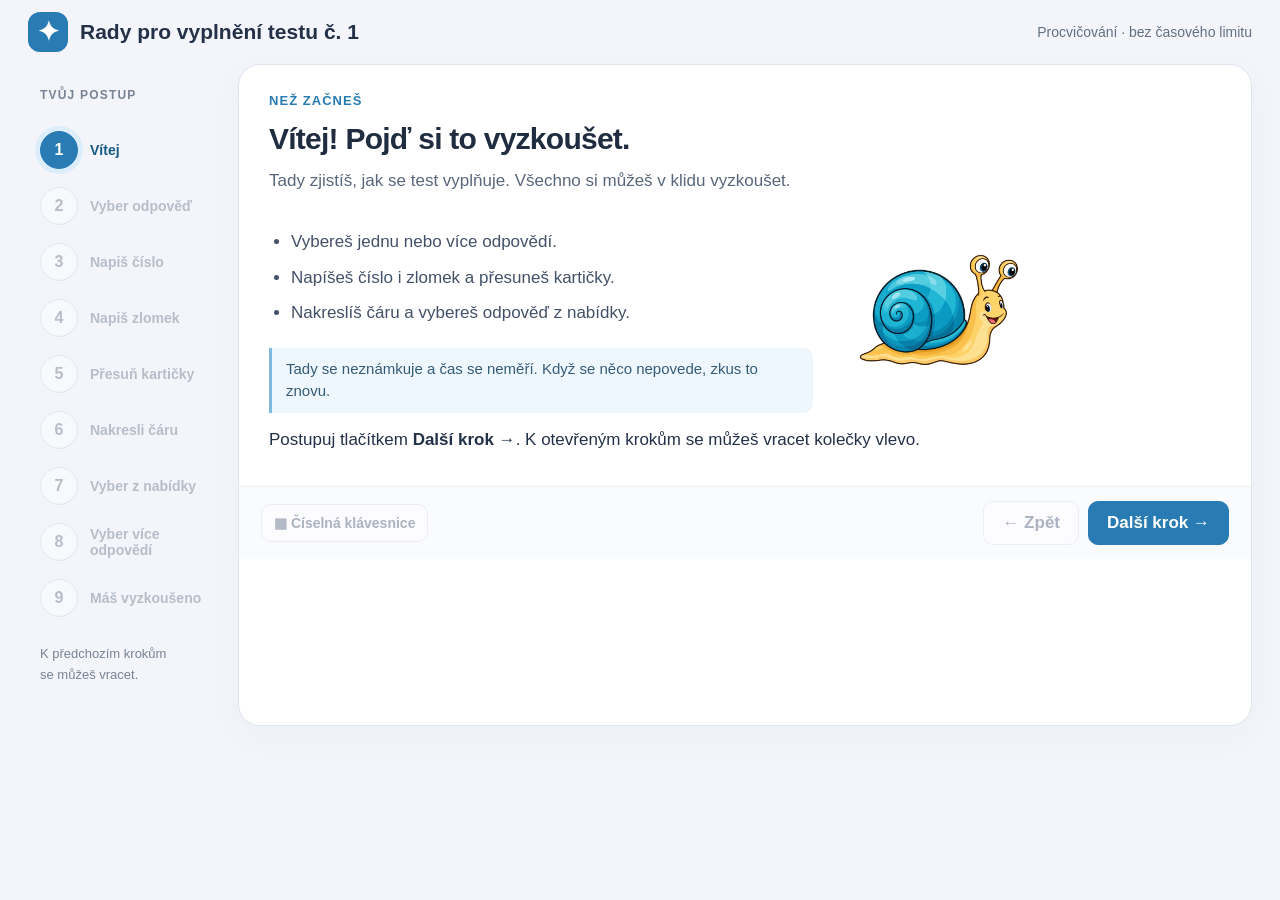
==== rady/index.html @ adb1b55e "Verze 11: aktualizace odkazů na společné styly" ====
<!doctype html>
<html lang="cs"><head><meta charset="utf-8"><meta name="viewport" content="width=device-width,initial-scale=1"><title>Rady pro vyplnění testu číslo 1</title><meta name="description" content="Vyzkoušej si ovládání matematického testu krok za krokem."><link rel="stylesheet" href="rady.css?v=11"><link rel="stylesheet" href="../v4.css?v=11"><link rel="stylesheet" href="../v5.css?v=11"><link rel="stylesheet" href="../v6.css?v=11"><link rel="stylesheet" href="../v7.css?v=11"><link rel="stylesheet" href="../training-test2.css?v=11"><link rel="stylesheet" href="../training-v2.css?v=11"><link rel="stylesheet" href="../portfolio.css?v=11"><link rel="stylesheet" href="../v8.css?v=11"></head><body class="tutorial">
<header class="masthead"><a class="brand" href="index.html" aria-label="Rady od začátku"><span class="brand-mark" aria-hidden="true">✦</span> Rady pro vyplnění testu č. 1</a><span class="practice">Procvičování · bez časového limitu</span></header>
<div class="layout"><aside aria-label="Kroky návodu"><span class="rail-title">TVŮJ POSTUP</span><ol id="steps"></ol><p class="rail-note">K předchozím krokům se můžeš vracet.</p></aside><div class="workspace"><main id="content" tabindex="-1"></main><footer><div class="tools"><button id="pad-toggle" class="tool" aria-pressed="false" aria-controls="keypad" title="Otevřít číselnou klávesnici">▦ <span>Číselná klávesnice</span></button></div><div class="navigation"><button id="back" class="secondary">← Zpět</button><button id="next" class="primary">Další krok →</button></div></footer></div></div>
<div id="announcement" class="sr-only" role="status" aria-live="polite"></div>

<section id="keypad" class="floating keypad" aria-label="Číselná klávesnice" hidden><div class="floating-head"><button class="drag-handle" id="pad-handle" aria-label="Přesunout klávesnici, lze také šipkami na klávesnici">✥ Číselná klávesnice</button><button id="pad-close" aria-label="Zavřít klávesnici">×</button></div><p id="pad-target">Vyber odpovědní pole.</p><div id="keys"></div><p class="pad-help"><span class="fraction-icon" aria-hidden="true"><span></span><i></i><span></span></span> Stejné tlačítko přepíná mezi zlomkem a běžným číslem. „Vymazat vše“ smaže celou odpověď.</p></section>
<script src="../scoring.js?v=11"></script><script src="../interactions.js?v=11"></script><script src="rady.js?v=11"></script><script src="../numeric-input.js?v=11"></script><script src="../keypad.js?v=11"></script><script src="../typography.js?v=11"></script><script src="scroll-cue.js?v=11"></script></body></html>
---- rady/rady.css ----
:root{font-family:Arial,sans-serif;color:#233148;background:#f3f5fa;font-size:17px;--blue:#287bb3;--blue-dark:#185a86;--orange:#dd7b20;--unit:clamp(24px,3.1vw,42px)}*{box-sizing:border-box}body{margin:0;padding:0 28px 24px}button,input{font:inherit}button{cursor:pointer}button:disabled{cursor:not-allowed;opacity:.42}button:focus-visible,a:focus-visible,input:focus-visible,[tabindex]:focus-visible{outline:3px solid #e79523;outline-offset:4px}button{transition:background .15s,box-shadow .15s}button:hover:not(:disabled){filter:brightness(.96)}[hidden]{display:none!important}.masthead{max-width:1280px;margin:auto;min-height:92px;display:flex;align-items:center;justify-content:space-between;gap:16px}.brand{font-weight:750;color:#233148;text-decoration:none;font-size:21px;display:flex;gap:12px;align-items:center}.brand-mark{background:var(--blue);color:#fff;width:40px;height:40px;border-radius:12px;display:grid;place-items:center;font-size:27px}.practice{color:#637084;font-size:14px}.layout{max-width:1280px;margin:auto;display:grid;grid-template-columns:190px minmax(0,1fr);gap:24px}.rail-title{font-size:12px;letter-spacing:.1em;color:#788395;font-weight:bold}aside{padding:28px 12px}#steps{list-style:none;padding:0;margin:24px 0;display:grid;gap:12px}#steps button{display:flex;align-items:center;gap:12px;border:0;background:transparent;color:#667386;text-align:left;width:100%;padding:3px 0;font-size:14px;font-weight:bold}.circle{display:grid;place-items:center;flex-shrink:0;width:38px;height:38px;border:1px solid #cbd2df;background:#fff;border-radius:50%;font-size:16px}#steps button[aria-current=step]{color:var(--blue-dark)}#steps button[aria-current=step] .circle{background:var(--blue);border-color:var(--blue);color:white;box-shadow:0 0 0 5px #dceefb}.done .circle{background:#e8f4ee;border-color:#acd5be;color:#226342}.rail-note{font-size:13px;line-height:1.6;color:#788395;max-width:135px}.workspace{background:white;border:1px solid #dfe4ed;border-radius:22px;min-width:0;box-shadow:0 10px 40px #24324b08;overflow:hidden}main{min-height:570px;padding:44px 48px 36px;line-height:1.6}main:focus{outline:none}.eyebrow{color:var(--blue);font-size:13px;font-weight:bold;letter-spacing:.08em;text-transform:uppercase}h1{font-size:clamp(28px,3vw,37px);line-height:1.18;letter-spacing:-.025em;margin:12px 0 18px;color:#202c40}h2{font-size:21px;margin:8px 0 12px}p{margin:12px 0}.lead{font-size:19px;color:#58677b;max-width:670px}.welcome{display:grid;grid-template-columns:1.4fr 1fr;align-items:center;gap:20px;margin:24px 0}.welcome img{width:100%;max-width:290px;object-fit:contain}.welcome-list{padding-left:22px;color:#435168}.welcome-list li{padding:8px 0}.hint{background:#eef7fd;border-left:3px solid #80b9de;padding:14px 18px;border-radius:0 9px 9px 0;color:#355c77;font-size:15px;margin:22px 0}.exercise{border:1px solid #dce2eb;background:#fcfdff;border-radius:14px;padding:24px;margin-top:22px}.row{display:flex;gap:16px;align-items:center;flex-wrap:wrap}.clock{background:#25344c;color:white;padding:7px 14px;border-radius:8px;font:700 26px ui-monospace,monospace}.subtle{font-size:14px;color:#718096}.measure{width:calc(4 * var(--unit));height:20px;border-bottom:3px solid #287bb3;position:relative;margin:32px 0 16px 20px}.measure:before,.measure:after{content:'';position:absolute;bottom:-7px;height:12px;width:2px;background:#287bb3}.measure:before{left:0}.measure:after{right:0}.choice-group{display:grid;gap:12px;max-width:550px;border:0;padding:0;margin:18px 0}.choice-group legend{font-size:20px;font-weight:bold;padding-bottom:14px}.choice{cursor:pointer;border:2px solid #dce2eb;border-radius:10px;display:flex;gap:14px;align-items:center;padding:12px 16px;background:#fff}.choice:has(input:checked){border-color:var(--blue);background:#e6f3fc}.choice input{accent-color:var(--blue);width:20px;height:20px}.letter{font-weight:bold;color:var(--blue)}.primary,.secondary,.tool,.check{border-radius:10px;padding:11px 18px;border:1px solid #d7deea;background:#fff;color:#40516c;font-weight:bold}.primary,.check{background:var(--blue);border-color:var(--blue);color:white}.check{margin-top:16px}.secondary{background:white}.tool{font-size:14px;padding:10px 12px}.tool[aria-pressed=true]{background:#e4f2fc;border-color:#83b6d7;color:var(--blue-dark)}footer{border-top:1px solid #edf0f5;padding:20px 24px;display:flex;justify-content:space-between;gap:20px;background:#fafbfe;flex-wrap:wrap}.tools,.navigation{display:flex;gap:9px;align-items:center}.feedback{min-height:30px;margin:14px 0 0;font-weight:bold;font-size:15px;color:#3e7656}.feedback.error{color:#9b5618}.answer-wrap{display:flex;gap:15px;align-items:center;flex-wrap:wrap;margin:20px 0}.answer-box{min-width:150px;min-height:66px;border:2px solid #82b7d9;border-radius:10px;background:white;display:inline-flex;align-items:center;justify-content:center;padding:6px 12px}.answer-box:focus-within{border-color:var(--blue);box-shadow:0 0 0 3px #e4f2fc}.answer-box input{border:0;background:transparent;text-align:center;width:118px;font-size:26px;color:#24324b;outline:none;padding:5px}.answer-box input:focus{background:#edf7fe;border-radius:4px}.fraction{display:inline-flex;flex-direction:column;align-items:center;vertical-align:middle;font-size:23px;line-height:1.1;text-align:center;margin:0 5px}.fraction>span:first-child{border-bottom:2px solid currentColor;min-width:24px;padding:0 5px 4px}.fraction>span:last-child{padding-top:4px}.fraction-editor{display:flex;flex-direction:column}.fraction-editor input{height:37px;width:84px;font-size:23px;border-radius:0}.fraction-editor input:first-child{border-bottom:2px solid #27354b}.floating{position:fixed;z-index:20;border:1px solid #9abfd8;border-radius:13px;box-shadow:0 15px 40px #23314830;background:white}.floating-head{display:flex;justify-content:space-between;background:#e7f3fc;border-radius:13px 13px 0 0}.floating-head button{border:0;background:transparent;color:#245879;padding:10px;font-weight:bold;font-size:14px}.drag-handle{flex:1;text-align:left;cursor:move;touch-action:none}.floating-head>button:last-child{font-size:22px;padding:3px 13px}.keypad{width:270px;right:28px;top:220px}#pad-target{font-size:13px;margin:10px 15px;color:#657286}#keys{display:grid;grid-template-columns:repeat(4,1fr);gap:7px;padding:0 12px 12px}#keys button{border:1px solid #d4d9e4;background:#fafbfe;border-radius:8px;height:49px;font-size:24px;font-weight:bold;color:#2a3650}#keys button[data-key=ok]{grid-column:span 2;background:var(--blue);color:white;border-color:var(--blue)}#keys button[data-key=fraction]{font-size:20px}.ruler{width:calc(var(--unit) * 10.47619);left:36%;top:270px;background:#fffcf0eb;border-color:#d5b870}.ruler .floating-head{background:#fbefcc}.ruler .floating-head button{color:#685024}#ruler-body{transform-origin:center;touch-action:none;background:#fff3cde0;border:1px solid #d5b870;border-radius:4px}#ruler-scale{width:100%;display:block;overflow:visible}.ruler-controls{display:flex;align-items:center;gap:8px;padding:9px;background:#fffdf5;border-radius:0 0 13px 13px;font-size:12px}.ruler-controls label{display:flex;align-items:center;gap:6px;flex:1}.ruler-controls input{min-width:40px;width:100%;accent-color:#aa761c}.ruler-controls button{border:0;background:transparent;font-size:22px}.snail-exercise{margin-top:15px}.snail-line{position:relative;height:260px;max-width:670px;touch-action:pan-y}.track{position:absolute;left:4%;width:92%;top:108px;height:50px;overflow:visible}.drop-point{cursor:pointer}.drop-point .hit{fill:transparent}.drop-point:hover .hit,.drop-point:focus .hit{fill:#e4f2fc;stroke:#5e9fc9;stroke-width:2}.snail{position:absolute;width:96px;height:82px;border:2px solid transparent;border-radius:12px;background:transparent;touch-action:none;padding:0;cursor:grab;z-index:2;transform:translateX(-50%)}.snail img{height:64px;width:96px;object-fit:contain;pointer-events:none;display:block}.snail span{position:absolute;right:-3px;top:0;background:#fff;border:1px solid #c9cfda;border-radius:50%;width:25px;height:25px;display:grid;place-items:center;font-weight:bold;color:#25344c;font-size:14px}.snail.selected{border-color:#66a3cb;background:#eaf6ff66}.snail.dragging{cursor:grabbing;z-index:25;box-shadow:0 6px 25px #23314820}.snail[data-snail=S]{top:12px}.snail[data-snail=T]{top:173px}.star{color:#d89522}.drag-status{font-size:14px;color:#657286;min-height:22px}.finish-mark{display:grid;place-items:center;width:68px;height:68px;background:#e2f2fc;color:var(--blue);border-radius:50%;font-size:32px;margin:14px 0 22px}.summary-list{padding-left:23px;line-height:2}.sr-only{position:absolute;width:1px;height:1px;padding:0;margin:-1px;overflow:hidden;clip:rect(0,0,0,0);white-space:nowrap;border:0}@media(max-width:800px){body{padding:0 12px 16px}.masthead{min-height:80px}.practice{display:none}.layout{grid-template-columns:60px minmax(0,1fr);gap:8px}aside{padding:22px 5px}.rail-title,.rail-note,.step-name{display:none}#steps{margin:0;gap:17px}#steps button{justify-content:center}.circle{width:35px;height:35px}main{padding:26px 22px;min-height:540px}.welcome{grid-template-columns:1fr}.welcome img{max-width:180px;margin:auto}.welcome-list{font-size:16px}.lead{font-size:17px}footer{padding:14px;gap:12px}.tool span{display:none}.tool{font-size:23px;padding:7px 13px}.primary,.secondary{padding:10px 12px;font-size:15px}.exercise{padding:16px}.ruler{left:90px;top:220px}.keypad{right:10px;top:185px;width:246px}.snail{width:75px}.snail img{width:75px}.snail-line{height:270px}.brand{font-size:17px}.brand-mark{width:33px;height:33px}}@media(prefers-reduced-motion:reduce){*{transition:none!important}} 

/* Pravítko je přímo nástroj, bez vnějšího panelu. */
.ruler{background:#fff0b8e8;border:1px solid #c2a251;border-radius:5px;box-shadow:0 4px 12px #23314824;transform-origin:center;touch-action:none;user-select:none}
#ruler-scale{cursor:move;touch-action:none}
.ruler>button{position:absolute;bottom:3px;border:0;background:#ead492;color:#584823;border-radius:4px;width:27px;height:25px;line-height:1;font-size:22px;padding:0;touch-action:none}
#ruler-rotate{left:6px;cursor:grab}#ruler-close{right:6px}
.fraction-icon{display:inline-flex;flex-direction:column;align-items:center;justify-content:center;width:25px;height:34px;gap:3px;vertical-align:middle;color:inherit}
.fraction-icon>span{display:block;width:12px;height:10px;border:1.5px solid currentColor;border-radius:1px;background:#edf0f8}
.fraction-icon>i{display:block;width:23px;height:2px;min-height:2px;background:currentColor}
.inline-key{display:inline-flex;align-items:center;justify-content:center;padding:4px 8px;border:1px solid #b8bfd0;border-radius:7px;background:#fafbfe;vertical-align:middle;margin:2px 5px;color:#2a3650}
#keys button[data-key=fraction]{display:flex;align-items:center;justify-content:center}

.tutorial-link{text-decoration:none;display:inline-block}
---- v4.css ----
.name-entry{margin:20px 0}.name-entry label{display:block;font-weight:bold}.name-entry input{width:min(100%,340px);padding:11px 14px;border:2px solid #9cc6e2;border-radius:10px;margin-top:6px;background:#fff}.name-entry small{display:block;color:#637084;font-size:13px;margin-top:5px}
.pad-help{font-size:12px;line-height:1.4;margin:2px 13px 12px;color:#40516c}.pad-help .fraction-icon{width:17px;height:24px}.pad-help .fraction-icon span{width:11px;height:7px}#keys button[data-key=clear]{font-size:12px;grid-column:span 2;height:34px}#keys button[data-key=ok]{grid-column:span 2}
.track-snail.unplaced:not(.dragging) .snail-arrow{visibility:hidden}
.snail-track{position:relative;width:100%;max-width:850px;margin:12px auto;aspect-ratio:560/340;user-select:none}.snail-track>svg{display:block;width:100%;height:100%;overflow:visible}.landing{fill:#eef8ff;stroke:#9ac4df;stroke-width:1;stroke-dasharray:3 3}.landing.T{fill:#fff5ec;stroke:#e3b48f}.landing.candidate{fill:#b4e1ff;stroke:#14639b;stroke-width:3;stroke-dasharray:none}.landing.T.candidate{fill:#ffd6b4;stroke:#b35d25}.landing-control{position:absolute;transform:translate(-50%,-50%);width:7.14%;height:20%;padding:0;border:0;border-radius:10px;background:transparent}.landing-control:hover,.landing-control:focus-visible{background:#70b8e433}.landing-control.T:hover,.landing-control.T:focus-visible{background:#e79b5033}.track-snail{position:absolute;transform:translate(-50%,-50%);width:9%;height:20%;border:0;border-radius:10px;padding:0;background:transparent;cursor:grab;touch-action:none;z-index:3}.track-snail img{width:100%;height:100%;object-fit:contain;pointer-events:none}.snail-letter{position:absolute;right:0;top:0;font-size:12px;font-weight:bold;background:white;border:1px solid #a9bfd0;border-radius:50%;width:18px;height:18px;display:grid;place-items:center}.track-snail.dragging{cursor:grabbing;z-index:4;filter:drop-shadow(0 3px 4px #2346)}.snail-arrow{position:absolute;width:40%;height:47%;left:30%;stroke:#287bb3;stroke-width:2.5;fill:none;pointer-events:none}.S .snail-arrow{top:100%}.T .snail-arrow{bottom:100%;stroke:#b6602f}.track-snail:disabled{opacity:1}.landing-control:disabled{opacity:1}
.snail-help{display:flex;align-items:center;gap:12px;border:2px solid #94c7e7;border-radius:14px;background:#f0f9ff;color:#205477;padding:8px 18px;font-weight:bold;margin:20px 0}.snail-help img{width:75px;height:58px;object-fit:contain}.lesson-dialog{max-width:850px;width:calc(100% - 30px);max-height:90vh;overflow:auto}.lesson-close{float:right}.lesson-content{clear:both;line-height:1.55}.lesson-content h2{font-size:25px;color:#185a86}.lesson-content svg{max-width:100%;height:auto}.lesson-panels{display:grid;grid-template-columns:repeat(3,1fr);gap:12px}.lesson-card{border-radius:15px;padding:15px;background:#eef8ff;border:1px solid #c4e0f3;text-align:center}.lesson-card h3{font-size:17px;margin:5px 0}.lesson-card p{font-size:15px}.big-number{font-size:46px;letter-spacing:.12em;font-weight:bold;text-align:center}.hundreds{color:#9c4714;background:#ffdeb2;border-radius:8px;padding:2px 8px}.number-stones{display:flex;gap:8px;flex-wrap:wrap;margin:14px 0}.number-stones span{padding:10px;border:2px solid #d1d9e4;border-radius:14px;font-weight:bold;background:#fff}.number-stones .even{background:#ddf2e6;border-color:#82b89a;color:#1c5d38}.lesson-answer{padding:14px;background:#e7f4eb;border-radius:12px;color:#215739}.pairs{font-size:27px;letter-spacing:5px}.certificate{display:none}
@media(max-width:650px){.lesson-panels{grid-template-columns:1fr}.lesson-card svg{max-height:140px}.snail-letter{font-size:10px;width:15px;height:15px}.snail-track{min-width:290px}.snail-help{font-size:14px}}
@media print{
 @page{size:A4 portrait;margin:14mm}
 html,body{background:white!important;margin:0!important;padding:0!important;font-family:Arial,sans-serif;color:#233148}
 body>*:not(#certificate){display:none!important}
 #certificate{display:block!important;box-sizing:border-box;width:100%;height:265mm;max-height:265mm;padding:13mm 12mm;border:2px solid #287bb3;border-radius:0;overflow:visible;background:white;break-inside:avoid;print-color-adjust:exact;-webkit-print-color-adjust:exact;text-align:center}
 .cert-top{font-size:13pt;color:#287bb3;letter-spacing:2px;text-transform:uppercase}.cert-title{font-size:38pt;color:#185a86;margin:8mm 0 2mm;font-weight:bold}.cert-subtitle{font-size:18pt;margin:0 0 5mm}.cert-snail{width:44mm;height:35mm;object-fit:contain;margin:2mm auto}.cert-name{font-size:23pt;line-height:1.2;overflow-wrap:anywhere;max-width:150mm;margin:4mm auto 2mm;min-height:12mm}.cert-name.blank{border-bottom:1px dashed #7794ad;width:125mm}.cert-label{font-size:11pt;color:#607489}.cert-stats{display:flex;justify-content:center;gap:13mm;margin:7mm 0;padding:5mm 0;border-top:1px solid #b8d6ea;border-bottom:1px solid #b8d6ea}.cert-stats strong{display:block;font-size:25pt;color:#185a86}.cert-stats span{font-size:11pt}.cert-grade{font-size:20pt;font-weight:bold;margin:5mm 0}.cert-message{font-size:12pt;line-height:1.5;max-width:140mm;margin:4mm auto}.cert-bottom{margin-top:8mm;font-size:11pt;color:#526c82}.cert-stars{font-size:22pt;color:#cb9226;letter-spacing:10px;margin-top:6mm}
}

@media screen {
body.certificate-preview{padding:24px;background:#eaf3fa}.certificate-preview>*:not(#certificate):not(#certificate-tools){display:none!important}#certificate-tools{max-width:182mm;margin:0 auto 20px}#certificate-tools button{margin:0 10px 10px 0}
 .certificate-preview #certificate{display:block!important;box-sizing:border-box;width:182mm;max-width:100%;height:auto;min-height:265mm;padding:13mm 12mm;border:2px solid #287bb3;border-radius:0;overflow:visible;background:white;break-inside:avoid;text-align:center}
 .cert-top{font-size:13pt;color:#287bb3;letter-spacing:2px;text-transform:uppercase}.cert-title{font-size:38pt;color:#185a86;margin:8mm 0 2mm;font-weight:bold}.cert-subtitle{font-size:18pt;margin:0 0 5mm}.cert-snail{width:44mm;height:35mm;object-fit:contain;margin:2mm auto}.cert-name{font-size:23pt;line-height:1.2;overflow-wrap:anywhere;max-width:150mm;margin:4mm auto 2mm;min-height:12mm}.cert-name.blank{border-bottom:1px dashed #7794ad;width:125mm}.cert-label{font-size:11pt;color:#607489}.cert-stats{display:flex;justify-content:center;gap:13mm;margin:7mm 0;padding:5mm 0;border-top:1px solid #b8d6ea;border-bottom:1px solid #b8d6ea}.cert-stats strong{display:block;font-size:25pt;color:#185a86}.cert-stats span{font-size:11pt}.cert-grade{font-size:20pt;font-weight:bold;margin:5mm 0}.cert-message{font-size:12pt;line-height:1.5;max-width:140mm;margin:4mm auto}.cert-bottom{margin-top:8mm;font-size:11pt;color:#526c82}.cert-stars{font-size:22pt;color:#cb9226;letter-spacing:10px;margin-top:6mm}
.certificate-preview #certificate{margin:auto;box-shadow:0 8px 35px #1c507b1a}.cert-name{overflow-wrap:anywhere}
}
---- v5.css ----
/* Version 5: use available space without clipping content or shrinking controls. */
@media screen {
 body{padding-bottom:16px}.masthead{min-height:64px}.layout{gap:20px}main,#question{min-height:0;padding:26px 32px;line-height:1.5}footer{padding:14px 22px;gap:12px}
 aside{padding-top:20px}.task-heading{margin:9px 0 14px}.test-note{margin:10px 0 0}
 .intro{padding:24px 22px}.start-card{padding:26px 36px;max-width:1100px}.start-card h1{font-size:34px;margin:0 0 5px}.intro-year{margin:0;color:#58677b;font-size:17px}.test-badge{width:94px;height:94px;border-width:5px}.test-badge strong{font-size:46px}.intro-content{grid-template-columns:minmax(0,1fr) 190px;gap:30px;margin-top:15px}.intro-label{font-size:15px;margin:0 0 6px}.publication-title{font-size:18px;font-weight:bold;line-height:1.45;margin:0 0 20px;color:#385674}.start-card .lead{font-size:17px;line-height:1.5;margin:0 0 16px}.name-entry{margin:16px 0}.name-entry label{font-size:16px}.name-entry input{padding:10px 12px}.start-actions{margin:20px 0 8px;gap:12px}.source{margin-top:20px;padding-top:12px;font-size:12px;line-height:1.55;color:#637084}.source p{margin:0}.intro-friend{padding-top:12px}
 .tutorial #content{padding:22px 30px}.tutorial h1{font-size:30px;margin:8px 0 12px}.tutorial .lead{font-size:17px;margin:10px 0;line-height:1.5}.tutorial .exercise{padding:16px 20px;margin-top:14px}.tutorial .hint{margin:14px 0 0;padding:10px 14px}.tutorial .check{margin-top:8px}.tutorial .feedback{margin:8px 0 0;min-height:24px}.tutorial .choice-group{grid-template-columns:repeat(2,minmax(0,1fr));max-width:none;gap:10px;margin:0 0 6px}.tutorial .choice-group legend{padding-bottom:12px}.tutorial .choice{min-height:48px;padding:10px 14px}.tutorial .answer-wrap{margin:12px 0}.tutorial .welcome{margin:14px 0}.tutorial .welcome img{max-width:210px}.tutorial .welcome-list li{padding:5px 0}.tutorial .summary-list{line-height:1.7}.tutorial .finish-mark{width:48px;height:48px;margin:10px 0;font-size:26px}
 .tutorial #content[data-step="4"] .exercise{max-width:540px}.tutorial #content[data-step="4"] .hint{font-size:15px;line-height:1.5}.tutorial #content[data-step="4"] .inline-key{padding:1px 6px}.tutorial #content[data-step="4"] .lead{max-width:720px}
 .tutorial #content[data-step="5"] .snail-track{max-width:455px;margin:0 auto}.tutorial .snail-exercise>p:first-child{margin:0}.tutorial .drag-status{margin:0;font-size:13px}.tutorial #content[data-step="5"] .exercise{padding:12px 18px}.tutorial #content[data-step="5"] .lead{margin:8px 0}.tutorial #content[data-step="5"] .subtle{line-height:1.4;margin:10px 0 0}.tutorial #content[data-step="5"] .check{margin-top:5px}
 #question[data-page="8"] .snail-track{max-width:560px;margin:0 auto}#question[data-page="8"] p{margin:10px 0}#question[data-page="8"] .subtle{line-height:1.4}
 .lesson-dialog{padding:20px 24px;max-height:calc(100dvh - 32px)}.lesson-close{position:sticky;top:0;z-index:2;background:#fff}.lesson-content{line-height:1.45}.lesson-content h2{margin:8px 0 12px}.lesson-content p{margin:10px 0}.lesson-answer{padding:12px}.lesson-panels .lesson-card{padding:12px}
 .juice-steps{display:grid;grid-template-columns:repeat(3,minmax(0,1fr));gap:16px;margin:18px 0}.juice-step{position:relative;background:#fff8e9;border:1px solid #edd19e;border-radius:14px;padding:12px;text-align:center}.juice-step:not(:last-child)::after{content:'→';position:absolute;right:-16px;top:48%;color:#866328;font-size:22px;z-index:1}.juice-step h3{font-size:17px;line-height:1.4;min-height:48px;margin:0 0 8px}.juice-equation{display:flex;align-items:center;justify-content:center;gap:4px;min-height:174px}.juice-jug{width:84px;flex:0 1 84px;min-width:0;height:160px!important}.juice-sign{font-size:24px;color:#936725}.juice-step p{font-size:15px}.juice-step .frac{font-size:21px}
}
@media screen and (min-width:1000px){
 #question[data-page="8"]{padding-top:22px;padding-bottom:18px}#question[data-page="8"] p{margin:6px 0}
 .test-page aside{padding-top:16px;padding-bottom:12px}.test-page #steps{gap:4px;margin:12px 0}.test-page .rail-note{margin-bottom:0}
 .angle-layout{display:grid;grid-template-columns:220px minmax(0,1fr);gap:22px;align-items:center}.angle-table{margin:8px 0}.angle-layout .angles{margin:10px auto}.angle-layout p{font-size:15px}
 .nets.options{grid-template-columns:repeat(2,minmax(0,1fr));max-width:670px;gap:10px}.nets .choice{padding:8px 12px}.nets img{max-height:145px;object-fit:contain}
 .snail-task-layout{display:grid;grid-template-columns:minmax(0,1.4fr) minmax(270px,1fr);align-items:center;gap:20px}.snail-task-layout>div{min-width:0}.snail-task-layout>div:last-child p{font-size:16px}.snail-task-layout>div:last-child p+p{margin-top:20px!important}
 .tutorial #content[data-step="4"] .exercise{display:grid;grid-template-columns:1fr 1fr;align-items:center;gap:8px 16px;max-width:600px}
 .tutorial #content[data-step="4"] .exercise h2{margin:0}.tutorial #content[data-step="4"] .exercise .answer-wrap{margin:0}.tutorial #content[data-step="4"] .exercise>p:not(.feedback){grid-column:1/-1;margin:2px 0}.tutorial #content[data-step="4"] .check{justify-self:start}.tutorial #content[data-step="4"] .feedback{font-size:14px}
 .tutorial #content[data-step="5"] .snail-exercise{display:grid;grid-template-columns:230px minmax(0,1fr);gap:8px 16px;align-items:center}
 .tutorial #content[data-step="5"] .snail-track{grid-column:2;grid-row:1/5;max-width:560px!important}.tutorial #content[data-step="5"] .snail-exercise>p:first-child{grid-column:1}.tutorial #content[data-step="5"] .drag-status{grid-column:1}.tutorial #content[data-step="5"] .check{grid-column:1;justify-self:start}.tutorial #content[data-step="5"] .feedback{grid-column:1;align-self:start}
}
@media screen and (min-width:1100px) and (max-height:780px){
 .masthead{min-height:56px}.tutorial #content{padding:18px 26px}.tutorial h1{font-size:28px}.tutorial .exercise{margin-top:10px}.tutorial .hint{margin-top:10px}.tutorial #content[data-step="5"] .snail-track{max-width:415px}.tutorial #content[data-step="5"] .feedback{margin-top:4px;min-height:22px}footer{padding:12px 20px}
}
@media screen and (max-width:800px){
 .intro{padding:16px 12px}.start-card{padding:22px}.start-card h1{font-size:28px}.intro-content{grid-template-columns:1fr}.intro-friend{display:none}.test-badge{width:80px;height:80px}.test-badge strong{font-size:38px}.start-actions{gap:12px}.start-actions a{flex:1;text-align:center}.masthead{min-height:64px}main,#question,.tutorial #content{padding:22px 18px}.tutorial h1{font-size:27px}.tutorial .choice-group{grid-template-columns:1fr}.tutorial .exercise{padding:14px}.tutorial #content[data-step="5"] .snail-track{min-width:0}.juice-steps{grid-template-columns:1fr}.juice-step h3{min-height:0}.juice-step:not(:last-child)::after{content:'↓';right:48%;top:auto;bottom:-21px}.juice-equation{min-height:155px}.lesson-dialog{padding:16px}.source{font-size:12px}.tutorial .welcome{grid-template-columns:1fr}.tutorial .welcome img{max-width:150px}
}
@media screen and (min-width:1000px) and (max-height:780px){.tutorial #content[data-step="5"] .snail-track{max-width:500px!important}}
---- v6.css ----
/* Comfortable reading and large targets take priority over avoiding scrolling. */
@media screen{
 .intro{padding:28px}.start-card{max-width:1240px;min-height:min(800px,calc(100vh - 56px));padding:42px 52px;display:flex;flex-direction:column;justify-content:space-between;gap:26px;line-height:1.7}.start-card h1{font-size:34px;line-height:1.3;margin:0}.intro-content{grid-template-columns:minmax(0,1fr) 240px;gap:50px;margin:0}.intro-label,.publication-title,.start-card .lead,.name-entry label{font-size:18px;line-height:1.7}.intro-label{margin:0 0 10px}.publication-title{margin:0 0 26px}.start-card .lead{margin:0 0 26px}.name-entry{margin:24px 0}.name-entry input{padding:14px 16px;width:min(100%,400px)}.name-entry small{font-size:14px;margin-top:9px}.start-actions{margin:28px 0 8px;gap:18px}.source{margin-top:8px;padding-top:18px;line-height:1.65}.test-badge{width:108px;height:108px}.test-badge strong{font-size:52px}
 .tutorial .choice-group{grid-template-columns:1fr;max-width:620px;gap:10px}.tutorial .choice{min-height:52px}.tutorial #content[data-step="5"] .snail-exercise{display:block;padding:24px}.tutorial #content[data-step="5"] .snail-track,#question[data-page="8"] .snail-track{max-width:950px!important;min-width:0;margin:20px auto}.tutorial #content[data-step="5"] .lead{font-size:18px;max-width:900px;line-height:1.6}.tutorial #content[data-step="5"] .snail-exercise>p:first-child{font-size:18px;line-height:1.8}.tutorial #content[data-step="5"] .drag-status{font-size:15px;margin:14px 0}.tutorial #content[data-step="5"] .check{margin-top:12px}.tutorial #content[data-step="5"] .feedback{margin:14px 0;min-height:24px}
 .snail-track{aspect-ratio:700/340}.landing-control{width:5.71429%}.track-snail{width:7.14286%;overflow:visible}.track-snail img{transform:scale(1.5)}.snail-letter{right:-3px;top:-3px;font-size:15px;width:22px;height:22px}.snail-arrow{z-index:-1}
 .snail-task-layout{display:flex;flex-direction:column;align-items:stretch;gap:14px}.snail-instructions{order:0}.snail-task-board{order:1;min-width:0}#question[data-page="8"] .snail-instructions p{font-size:18px;line-height:1.7;margin:18px 0!important}#question[data-page="8"] .snail-task-board p{font-size:15px;margin:14px 0}#question[data-page="8"]{padding:30px 34px}.snail-task-layout>div:last-child p+p{margin-top:14px!important}
 .journey-card{padding:18px 20px;margin:20px 0;border:1px solid #a6cee6;border-radius:16px;background:#f2f9ff}.journey-card.orange{border-color:#e7bb98;background:#fff7ed}.journey-card h3{font-size:20px;color:#185a86;margin:0 0 10px}.journey-card.orange h3{color:#98501e}.journey-card .journey-svg{display:block;width:100%;max-width:760px;margin:8px auto}.journey-card p{font-size:17px;line-height:1.6}.journey-card .lesson-answer{margin-bottom:0}.journey-card.orange .lesson-answer{background:#ffead2;color:#81431b}
}
@media screen and (min-width:1200px){.test-page:has(#question[data-page="8"]) .layout{max-width:1640px;grid-template-columns:150px minmax(0,1fr)}.snail-task-layout{display:grid;grid-template-columns:270px minmax(0,1fr);gap:24px;align-items:start}.snail-instructions{grid-column:1}.snail-task-board{grid-column:2}}
@media screen and (max-width:800px){.intro{padding:16px}.start-card{padding:26px;min-height:0;gap:24px}.start-card h1{font-size:27px}.test-badge{width:82px;height:82px}.test-badge strong{font-size:40px}.intro-content{grid-template-columns:1fr}.intro-label,.publication-title,.start-card .lead,.name-entry label{font-size:17px}.start-actions{gap:14px}.start-actions a{flex-basis:100%}.tutorial #content[data-step="5"] .snail-exercise{padding:14px}.snail-letter{font-size:11px;width:17px;height:17px}#question[data-page="8"]{padding:24px 18px}.journey-card{padding:14px 10px}.journey-card p{font-size:16px}.journey-card h3{font-size:18px}}
---- v7.css ----
@media screen {
  .start-card h1 .grade-subtitle {display:block;font-size:23px;line-height:1.4;margin-top:8px;font-weight:600;letter-spacing:0}
  .start-card .publication-title {font-size:22px;line-height:1.55}
}
@media screen and (max-width:800px) {
  .start-card h1 .grade-subtitle {font-size:20px}
  .start-card .publication-title {font-size:20px}
}
---- training-test2.css ----
/* Test 2: new interactions, with the established appearance of test 1. */
.options,.tutorial .choice-group{display:flex!important;flex-direction:column!important;gap:12px;max-width:700px}
.bubble{display:grid;place-items:center;flex:0 0 38px;width:38px;height:38px;border:2px solid #647b90;border-radius:50%;font-size:20px;font-weight:bold}
.choice{min-height:58px}.multi-options{border:0;padding:0;margin:18px 0}.multi-choice .bubble{border-radius:7px}
.original-figure{display:block;height:auto;max-width:100%;margin:20px auto}
.original-figure.bags{width:387px}.original-figure.buildings{width:253px}.original-figure.footprints{width:565px}
.original-figure.scales{width:263px}.original-figure.shapes{width:373px}.original-figure.charts{width:771px}
.math-question{font-size:24px}.task-rules{padding-left:25px}.task-rules li{margin:9px 0}
.table-scroll{max-width:100%;overflow-x:auto;margin:18px 0}
.game-table,.shape-table,.animal-table{border-collapse:collapse;width:100%;max-width:760px;margin:auto}
.game-table th,.game-table td,.shape-table th,.shape-table td,.animal-table th,.animal-table td{border:1px solid #aabac9;padding:12px;text-align:center}
.game-table thead,.shape-table thead,.animal-table thead{background:#edf6fc}
.shape-table th:first-child{text-align:left;font-weight:normal;width:40%}
.matrix-choice{display:flex;align-items:center;justify-content:center;gap:4px;cursor:pointer;padding:6px;border:2px solid transparent;border-radius:9px}
.matrix-choice input{width:18px;height:18px;accent-color:#287bb3}.matrix-choice:has(input:checked){background:#e6f3fc;border-color:#287bb3}
.select-pair{display:flex;gap:18px;align-items:center;flex-wrap:wrap;margin:20px 0}
.select-answer{display:flex;gap:10px;flex-direction:column}
.select-answer select{font:inherit;min-height:56px;padding:12px 38px 12px 14px;border:2px solid #82b7d9;border-radius:9px;color:#233148;background:white;max-width:100%}
.select-answer select:disabled{opacity:1;color:#233148}
.animal-table{min-width:530px}.animal-table th{font-weight:normal}
.animal-table th[scope=row]{display:table-cell;vertical-align:middle;text-align:left;white-space:nowrap;border:1px solid #aabac9}
.animal-table th[scope=row] img{width:74px;height:86px;object-fit:contain;vertical-align:middle;margin-right:8px}
.animal-table .answer-wrap{margin:0;gap:4px;justify-content:center;flex-direction:column}
.animal-table .answer-wrap>span:first-child{position:absolute;width:1px;height:1px;overflow:hidden;clip:rect(0,0,0,0)}
.animal-table .answer-box{min-width:104px;width:112px;padding:5px}
.animal-table .answer-box input{width:88px;max-width:100%}
.card-board{max-width:740px;margin:22px 0}.tile-pool{display:grid;grid-template-columns:repeat(4,88px);gap:14px;justify-content:start;padding:12px;border:2px solid #d7e7f2;background:#f2f8fc;border-radius:12px;min-height:120px;width:max-content;max-width:100%}
.tile-card,.tile-placeholder{display:grid;place-items:center;width:88px;height:84px;border:2px solid #6798b9;background:white;border-radius:9px;font-size:32px;font-weight:bold;color:#233148}
.tile-card{cursor:grab;touch-action:none}.tile-placeholder{border-style:dotted;color:#91a5b8;background:transparent}
.tile-card.selected,.tile-drop.selected{box-shadow:0 0 0 4px #f0bd5a;border-color:#b37513}
.tile-rows{display:grid;gap:22px;margin:24px 0}.tile-row{display:flex;align-items:center;gap:16px;font-size:22px;font-weight:bold;flex-wrap:wrap}
.tile-drop{display:flex;flex-direction:column;justify-content:center;align-items:center;min-width:96px;min-height:88px;border:3px dashed #82b7d9;border-radius:10px;background:#f2f9fd;color:#879db0;font-size:32px;font-weight:bold;touch-action:none}
.tile-drop.filled{border-style:solid;color:#233148;background:white;cursor:grab}.tile-drop:disabled{opacity:1;cursor:default}
.drag-over{background:#e0f1df!important;border-color:#5b9e76!important}
.tile-return{font-size:14px}.tile-ghost{position:fixed;z-index:60;pointer-events:none;width:84px;height:84px;display:grid;place-items:center;background:#fff;border:3px solid #287bb3;border-radius:9px;font-size:32px;font-weight:bold;box-shadow:0 8px 24px #23314840}
.drawing-board{display:flex;gap:14px;align-items:flex-start;max-width:640px;overflow-x:auto;margin:16px 0}
.drawing-area{flex:0 1 480px;min-width:290px}.drawing-grid{width:100%;height:auto;display:block;touch-action:none;user-select:none;border-radius:10px;background:#fff}
.drawing-tools{display:flex;flex-direction:column;gap:10px;flex:0 0 92px;padding-top:25px}
.draw-tool{display:flex;flex-direction:column;align-items:center;justify-content:center;gap:5px;border:2px solid #b4cad9;border-radius:10px;background:#f8fbfd;min-height:76px;width:88px;color:#35516a;font-size:14px;font-weight:bold;padding:8px}
.draw-tool svg{width:27px;height:27px}.draw-tool[aria-pressed=true]{background:#e5f3fc;border-color:#287bb3;box-shadow:0 0 0 3px #cce6f7}
.drawing-help{max-width:630px}.drawing-grid:focus-visible{outline-offset:-4px}
.part-status{display:block;font-size:13px;font-weight:bold;line-height:1.35;margin-top:5px}
.part-correct .part-status{color:#226342}.part-incorrect .part-status{color:#a04427}
.answer-correct{border-color:#79b391!important;background:#edf8f0!important}.answer-incorrect{border-color:#d7a091!important;background:#fff3ee!important}
.answer-missing{border-color:#d7b469!important;background:#fff9e9!important}
.multi-choice{flex-wrap:wrap}.multi-choice>span:nth-of-type(2){flex:1;min-width:100px}.multi-choice .part-status{flex:0 0 100%;padding-left:53px}
.review-summary{margin:10px 0 18px}.part-correct .answer-box{border-color:#79b391}.part-incorrect .answer-box{border-color:#d7a091}
.review-step-correct .circle{background:#e8f4ee!important;border-color:#acd5be!important;color:#226342!important}
.review-step-incorrect .circle{background:#fff0ea!important;border-color:#e5b3a3!important;color:#a04427!important}
.review-step-partial .circle{background:#fff7e3!important;border-color:#dfc681!important;color:#8f6820!important}
.teaching-step{border:1px solid #d9e8f3;background:#f8fbfd;border-radius:12px;padding:14px 18px;margin:16px 0}
.teaching-step h3{margin:0 0 8px;font-size:20px;color:#245879}.teaching-step p{margin:8px 0}
.teaching-svg{display:block;max-width:100%;width:580px;height:auto;margin:15px auto}
.balance-lesson{display:grid;grid-template-columns:263px minmax(0,1fr);gap:24px;align-items:center}.balance-lesson .teaching-step{margin:10px 0}
.solution-grid{max-width:480px;margin:auto}.solution-grid .drawing-board{margin:0}.solution-grid .ink-layer line{stroke:#29845b}
.fish-results{display:flex;justify-content:center;gap:18px;flex-wrap:wrap}.fish-result{display:flex;flex-direction:column;align-items:center;padding:16px;width:160px;border-radius:12px;border:2px solid #b9d4e5;gap:8px}
.fish-result img{width:65px;height:65px;object-fit:contain}.fish-result strong{font-size:30px}.fish-result.blue{background:#edf7fd}.fish-result.red{background:#fff0ed;border-color:#e9b4aa}.fish-result.yellow{background:#fff8df;border-color:#e1ce8b}
.tutorial #content[data-step] .exercise{display:block;max-width:none}
.tutorial .choice-group legend{font-size:20px;font-weight:bold;margin-bottom:12px}
.animal-options{border:0;padding:0;margin:10px 0;display:flex;gap:12px;flex-wrap:wrap}
.animal-choice{position:relative;display:flex;align-items:center;flex-direction:column;justify-content:center;gap:6px;border:2px solid #89b3d0;border-radius:9px;background:white;width:112px;min-height:122px;cursor:pointer;padding:10px}
.animal-choice img{max-width:84px;height:58px;object-fit:contain}.animal-choice span{font-size:15px}.animal-choice input{accent-color:#287bb3}
.animal-choice:has(input:checked){border-color:#287bb3;background:#e5f3fc;box-shadow:0 0 0 2px #bedef3}
.turtle-help img{object-fit:contain}
@media screen and (max-width:800px){
 .intro-friend{display:block!important;text-align:center;padding:0}.intro-friend img{max-width:230px}
 .balance-lesson{grid-template-columns:1fr}.tile-pool{grid-template-columns:repeat(4,minmax(44px,1fr));width:100%;gap:7px;padding:8px;min-height:90px}
 .tile-card,.tile-placeholder{width:100%;height:70px;font-size:28px}.tile-row{font-size:19px;gap:10px}.tile-drop{min-width:82px;min-height:80px}
 .shape-table{min-width:450px}.shape-table th,.shape-table td{padding:8px}.matrix-choice{gap:3px;padding:3px}
 .shape-table .bubble{width:32px;height:32px;flex-basis:32px}.game-table th,.game-table td{padding:9px}
 .select-pair{gap:12px}.animal-options{gap:9px}.animal-choice{width:100px;min-height:116px}
}
@media print{.part-status,.drawing-tools,.drawing-help,.tile-return,.card-board .subtle{display:none!important}}
@media screen and (max-width:600px){
 .drawing-board{display:block;overflow-x:visible}.drawing-area{min-width:0;width:100%}
 .drawing-tools{flex-direction:row;padding-top:10px;gap:7px;flex-basis:auto;flex-wrap:wrap}
 .draw-tool{width:76px;min-height:74px}.drawing-tools span{font-size:13px}
 .masthead{flex-wrap:wrap;padding:12px 0;gap:8px}.test-page .masthead .practice{margin-left:auto}
}
---- training-v2.css ----
/* Verze 2: výsledek, nácvik ovládání a tisk práce do portfolia. */
.result-numbers{gap:24px;text-align:center}
.result-numbers strong{display:block;font-size:43px;line-height:1.15;color:#287bb3;white-space:nowrap}
.result-numbers span{display:block;font-size:14px;margin-top:5px;color:#55687a}
.result-time{text-align:right;margin:6px 0 0}
.simple-card-board .tile-pool{grid-template-columns:repeat(3,88px);background:transparent;border:0;padding:0;min-height:84px}
.simple-card-board .tile-card,.simple-card-board .tile-placeholder{height:88px;border-radius:2px}
.practice-tile-targets{display:grid;grid-template-columns:repeat(3,88px);gap:14px}
.practice-tile-targets .tile-row>span{display:none}
.practice-tile-targets .tile-drop{min-width:88px;min-height:88px;width:88px;border-radius:2px;background:white}
.practice-demo{display:grid;grid-template-columns:minmax(0,1fr) minmax(210px,300px);gap:28px;align-items:center}
.practice-coach{display:flex;align-items:center;gap:12px;max-width:580px;margin:14px 0}
.practice-coach img{width:94px;flex-shrink:0}
.practice-coach p{border:2px solid #e6a222;border-radius:12px;padding:14px 16px;background:white;color:#245879;font-size:16px;line-height:1.5}
.practice-demo .practice-coach{display:block}.practice-demo .practice-coach img{display:block;margin:0 auto}
.practice-demo .card-board{margin:0}.practice-demo .card-board .subtle{font-size:14px}
.practice-demo select{max-width:100%}
body.portfolio-preview{padding:24px;background:#eaf3fa}
.portfolio-preview>*:not(#portfolio):not(#portfolio-tools){display:none!important}
#portfolio-tools{max-width:210mm;margin:0 auto 20px}
#portfolio-tools button{margin:0 10px 10px 0}
.portfolio{display:none}
.portfolio-preview .portfolio{display:block;background:white;color:#233148;max-width:210mm;margin:auto;padding:14mm;box-shadow:0 8px 35px #1c507b1a;font-size:14px;line-height:1.45}
.portfolio-header{border-bottom:2px solid #287bb3;padding-bottom:14px;margin-bottom:18px}
.portfolio h1{font-size:25px;margin:10px 0}.portfolio h2{font-size:19px;line-height:1.3;margin:0}
.portfolio-task{border-bottom:1px solid #cedbe5;padding:15px 0 21px;break-inside:avoid;page-break-inside:avoid}
.portfolio-task-head{display:flex;align-items:flex-start;justify-content:space-between;gap:15px;margin-bottom:12px}
.portfolio-question p{margin:9px 0}.portfolio .original-figure{max-height:95mm;margin:12px auto}
.portfolio .options{gap:6px;margin:12px 0}.portfolio .choice{padding:8px 10px;min-height:0;flex-wrap:wrap;gap:8px;border:1px solid #b8c6d1;cursor:default}
.portfolio .choice>span:nth-child(3){flex:1;min-width:80px}
.portfolio .bubble{width:25px;height:25px;flex-basis:25px;font-size:15px}
.portfolio .multi-choice>.bubble{flex:0 0 25px;min-width:25px}
.portfolio .multi-choice>span:nth-of-type(3){flex:1;min-width:80px}
.portfolio-choice-mark{font-size:18px;line-height:1;min-width:18px}
.portfolio-selected{border:2px solid #287bb3!important;background:#eff7fc}
.portfolio-mark{font-size:12px;line-height:1.25;font-weight:bold;display:block;white-space:normal}
.portfolio .choice>.portfolio-mark{flex-basis:100%;padding-left:43px}
.portfolio-mark.correct{color:#226342}.portfolio-mark.incorrect{color:#a04428}.portfolio-mark.missing{color:#5c6470}
.portfolio .answer-wrap{gap:8px;margin:12px 0}.portfolio .answer-box{min-width:72px;padding:6px 10px}
.portfolio-number{font-weight:bold;font-size:20px;min-width:45px;text-align:center;display:block}
.portfolio .fraction-editor{display:grid;grid-template-columns:1fr;min-width:60px;text-align:center}
.portfolio .fraction-editor .portfolio-number:first-child{border-bottom:2px solid #233148}
.portfolio .select-answer{gap:5px}.portfolio-dropdown{padding:6px 10px;border:1px solid #91abc0;border-radius:5px;display:inline-block;font-weight:bold}
.portfolio .table-scroll{overflow:visible}
.portfolio .shape-table{min-width:0;table-layout:fixed}
.portfolio .shape-table th:first-child{width:30%}
.portfolio .shape-table th,.portfolio .shape-table td,.portfolio .animal-table th,.portfolio .animal-table td,.portfolio .game-table th,.portfolio .game-table td{padding:6px;font-size:12px}
.portfolio .matrix-choice{padding:2px;gap:3px;cursor:default}
.portfolio .shape-table .bubble{width:21px;height:21px;flex-basis:21px;font-size:13px}
.portfolio .animal-table th img{width:45px;height:45px}
.portfolio .animal-table .answer-box{width:70px;min-width:60px}
.portfolio .animal-table .answer-wrap{flex-direction:column;align-items:center;gap:3px}
.portfolio .tile-rows{gap:12px;margin:14px 0}
.portfolio .tile-row{font-size:18px;gap:10px}
.portfolio .tile-drop{min-width:85px;min-height:65px;font-size:25px}
.portfolio .tile-drop .portfolio-mark{margin:5px 4px;font-size:11px}
.portfolio .drawing-board{max-width:110mm;margin:12px auto}
.portfolio .drawing-area{min-width:0}.portfolio-grid-note{font-size:12px;color:#355c77}
.portfolio-source{font-size:10px;color:#5f6c78;margin-top:18px}
@media screen and (max-width:900px){
 .practice-demo{grid-template-columns:1fr}.practice-demo .practice-coach{display:flex}
 .result-numbers strong{font-size:36px}
}
@media screen and (max-width:600px){
 .simple-card-board .tile-pool,.practice-tile-targets{grid-template-columns:repeat(3,minmax(52px,80px));gap:10px;width:100%}
 .practice-tile-targets .tile-drop{width:100%;min-width:52px;min-height:80px}
 .simple-card-board .tile-card,.simple-card-board .tile-placeholder{height:80px}
 .practice-coach img{width:70px}.practice-coach p{font-size:15px;padding:12px}
 .result-numbers{gap:20px}.result-numbers strong{font-size:34px}
 .portfolio-preview .portfolio{padding:20px 14px}
 .portfolio-task-head{flex-direction:column;gap:7px}
 .portfolio .table-scroll{overflow:auto}
}
@media print{
 @page{size:A4 portrait;margin:14mm}
 body.portfolio-preview{padding:0!important;background:white!important}
 body.portfolio-preview>*:not(#portfolio){display:none!important}
 body.portfolio-preview>#portfolio{display:block!important;max-width:none;width:auto;margin:0;padding:0;box-shadow:none;min-height:0;overflow:visible;font-size:11pt;line-height:1.35}
 body.portfolio-preview>#certificate{display:none!important}
 .portfolio h1{font-size:19pt}.portfolio h2{font-size:14pt}
 .portfolio-task-head{break-after:avoid}.portfolio .choice,.portfolio tr,.portfolio .answer-wrap{break-inside:avoid}
 .portfolio .status{font-size:9pt;white-space:normal}
 .portfolio .original-figure{max-height:82mm}.portfolio .drawing-board{max-width:95mm}
 .portfolio .table-scroll{overflow:visible}
 .portfolio .portfolio-mark{display:block!important}
 .portfolio .bubble{border-width:1px}.portfolio-selected{border-color:#233148!important}
 .portfolio *{print-color-adjust:exact;-webkit-print-color-adjust:exact}
}
---- portfolio.css ----
body.portfolio-preview{padding:24px;background:#eaf3fa}
.portfolio-preview>*:not(#portfolio):not(#portfolio-tools){display:none!important}
#portfolio-tools{max-width:210mm;margin:0 auto 20px}
#portfolio-tools button{margin:0 10px 10px 0}
.portfolio{display:none}
.portfolio-preview .portfolio{display:block;background:white;color:#233148;max-width:210mm;margin:auto;padding:14mm;box-shadow:0 8px 35px #1c507b1a;font-size:14px;line-height:1.45}
.portfolio-header{border-bottom:2px solid #287bb3;padding-bottom:14px;margin-bottom:18px}
.portfolio h1{font-size:25px;margin:10px 0}.portfolio h2{font-size:19px;line-height:1.3;margin:0}
.portfolio-task{border-bottom:1px solid #cedbe5;padding:15px 0 21px;break-inside:avoid;page-break-inside:avoid}
.portfolio-task-head{display:flex;align-items:flex-start;justify-content:space-between;gap:15px;margin-bottom:12px}
.portfolio-question p{margin:9px 0}.portfolio .original-figure{max-height:95mm;margin:12px auto}
.portfolio .options{gap:6px;margin:12px 0}.portfolio .choice{padding:8px 10px;min-height:0;flex-wrap:wrap;gap:8px;border:1px solid #b8c6d1;cursor:default}
.portfolio .choice>span:nth-child(3){flex:1;min-width:80px}
.portfolio .bubble{width:25px;height:25px;flex-basis:25px;font-size:15px}
.portfolio .multi-choice>.bubble{flex:0 0 25px;min-width:25px}
.portfolio .multi-choice>span:nth-of-type(3){flex:1;min-width:80px}
.portfolio-choice-mark{font-size:18px;line-height:1;min-width:18px}
.portfolio-selected{border:2px solid #287bb3!important;background:#eff7fc}
.portfolio-mark{font-size:12px;line-height:1.25;font-weight:bold;display:block;white-space:normal}
.portfolio .choice>.portfolio-mark{flex-basis:100%;padding-left:43px}
.portfolio-mark.correct{color:#226342}.portfolio-mark.incorrect{color:#a04428}.portfolio-mark.missing{color:#5c6470}
.portfolio .answer-wrap{gap:8px;margin:12px 0}.portfolio .answer-box{min-width:72px;padding:6px 10px}
.portfolio-number{font-weight:bold;font-size:20px;min-width:45px;text-align:center;display:block}
.portfolio .fraction-editor{display:grid;grid-template-columns:1fr;min-width:60px;text-align:center}
.portfolio .fraction-editor .portfolio-number:first-child{border-bottom:2px solid #233148}
.portfolio .select-answer{gap:5px}.portfolio-dropdown{padding:6px 10px;border:1px solid #91abc0;border-radius:5px;display:inline-block;font-weight:bold}
.portfolio .table-scroll{overflow:visible}
.portfolio .shape-table{min-width:0;table-layout:fixed}
.portfolio .shape-table th:first-child{width:30%}
.portfolio .shape-table th,.portfolio .shape-table td,.portfolio .animal-table th,.portfolio .animal-table td,.portfolio .game-table th,.portfolio .game-table td{padding:6px;font-size:12px}
.portfolio .matrix-choice{padding:2px;gap:3px;cursor:default}
.portfolio .shape-table .bubble{width:21px;height:21px;flex-basis:21px;font-size:13px}
.portfolio .animal-table th img{width:45px;height:45px}
.portfolio .animal-table .answer-box{width:70px;min-width:60px}
.portfolio .animal-table .answer-wrap{flex-direction:column;align-items:center;gap:3px}
.portfolio .tile-rows{gap:12px;margin:14px 0}
.portfolio .tile-row{font-size:18px;gap:10px}
.portfolio .tile-drop{min-width:85px;min-height:65px;font-size:25px}
.portfolio .tile-drop .portfolio-mark{margin:5px 4px;font-size:11px}
.portfolio .drawing-board{max-width:110mm;margin:12px auto}
.portfolio .drawing-area{min-width:0}.portfolio-grid-note{font-size:12px;color:#355c77}
.portfolio-source{font-size:10px;color:#5f6c78;margin-top:18px}
@media screen and (max-width:900px){
 .practice-demo{grid-template-columns:1fr}.practice-demo .practice-coach{display:flex}
 .result-numbers strong{font-size:36px}
}
@media screen and (max-width:600px){
 .simple-card-board .tile-pool,.practice-tile-targets{grid-template-columns:repeat(3,minmax(52px,80px));gap:10px;width:100%}
 .practice-tile-targets .tile-drop{width:100%;min-width:52px;min-height:80px}
 .simple-card-board .tile-card,.simple-card-board .tile-placeholder{height:80px}
 .practice-coach img{width:70px}.practice-coach p{font-size:15px;padding:12px}
 .result-numbers{gap:20px}.result-numbers strong{font-size:34px}
 .portfolio-preview .portfolio{padding:20px 14px}
 .portfolio-task-head{flex-direction:column;gap:7px}
 .portfolio .table-scroll{overflow:auto}
}
@media print{
 @page{size:A4 portrait;margin:14mm}
 body.portfolio-preview{padding:0!important;background:white!important}
 body.portfolio-preview>*:not(#portfolio){display:none!important}
 body.portfolio-preview>#portfolio{display:block!important;max-width:none;width:auto;margin:0;padding:0;box-shadow:none;min-height:0;overflow:visible;font-size:11pt;line-height:1.35}
 body.portfolio-preview>#certificate{display:none!important}
 .portfolio h1{font-size:19pt}.portfolio h2{font-size:14pt}
 .portfolio-task-head{break-after:avoid}.portfolio .choice,.portfolio tr,.portfolio .answer-wrap{break-inside:avoid}
 .portfolio .status{font-size:9pt;white-space:normal}
 .portfolio .original-figure{max-height:82mm}.portfolio .drawing-board{max-width:95mm}
 .portfolio .table-scroll{overflow:visible}
 .portfolio .portfolio-mark{display:block!important}
 .portfolio .bubble{border-width:1px}.portfolio-selected{border-color:#233148!important}
 .portfolio *{print-color-adjust:exact;-webkit-print-color-adjust:exact}
}
---- v8.css ----
/* Version 8: readable hierarchy, common tutorial and static portfolio. */
/* Version 9: a scroll lesson without reducing the drawing area. */
.tutorial .scroll-coach{display:flex;align-items:center;gap:16px;padding:12px 18px;margin:16px 0;border:2px solid #81b7d8;border-radius:14px;background:#eef8ff;max-width:640px}
.tutorial .scroll-coach[hidden],.tutorial .scroll-cue[hidden]{display:none}
.tutorial .scroll-coach img{width:76px;height:64px;object-fit:contain;flex-shrink:0}
.tutorial .scroll-coach p{margin:0;font-size:17px;line-height:1.5}
.tutorial .scroll-cue{position:fixed;right:20px;bottom:12px;z-index:15;background:#185f8c;color:#fff;border:2px solid #fff;border-radius:24px;padding:10px 18px;font:700 16px Arial,sans-serif;box-shadow:0 3px 14px #16395440;cursor:pointer}
.tutorial .scroll-cue:focus-visible{outline:3px solid #e5a121;outline-offset:3px}
@media(max-width:650px){.tutorial .scroll-coach{gap:10px;padding:10px}.tutorial .scroll-coach img{width:56px;height:52px}.tutorial .scroll-coach p{font-size:16px}}
@media print{.scroll-cue,.scroll-coach{display:none!important}}
.question-header{margin-bottom:26px}
.result-numbers{display:flex;align-items:center;gap:52px;text-align:center}
.result-numbers strong{display:block;color:#287bb3;white-space:nowrap;line-height:1.15}
.result-numbers .score-points strong{font-size:48px}
.result-numbers .score-percent strong{font-size:28px}
.result-numbers span{display:block;font-size:14px;color:#55687a;margin-top:6px}
.result-time{text-align:right;color:#55687a;margin:8px 0 14px}
.cert-stats{gap:24mm;align-items:center}
.cert-stats>div:first-child strong{font-size:30pt}
.cert-stats>div:last-child strong{font-size:21pt}
.portfolio .portfolio-name{font-size:23px;margin:20px 0;overflow-wrap:anywhere}
.portfolio .portfolio-task{break-inside:auto;page-break-inside:auto}
.portfolio .portfolio-task-head{break-after:avoid}
.portfolio .portfolio-question{break-before:avoid}
.portfolio .figure{max-width:100%;max-height:75mm}
.portfolio .angle-layout{display:block}
.portfolio .angles{width:140px;margin:12px 0}
.portfolio .angle-table{font-size:12px;table-layout:fixed;break-inside:avoid}
.portfolio .angle-table th,.portfolio .angle-table td{padding:4px}
.portfolio .angle-table .choice{display:flex;justify-content:center;padding:5px;min-height:0}
.portfolio .angle-table .choice>.portfolio-mark{padding-left:0}
.portfolio .nets{max-width:none;display:grid;grid-template-columns:1fr;gap:8px}
.portfolio .nets .choice{break-inside:avoid}
.portfolio .nets img{width:160px}
.portfolio .snail-task-layout{display:block}
.portfolio .snail-track{min-width:0;max-width:100%;break-inside:avoid}
.portfolio .track-snail{display:block;opacity:1;padding:0;background:transparent;border:0}
.portfolio .track-snail img{display:block;margin:auto}
.portfolio .portfolio-written{white-space:pre-wrap;border:1px solid #c5d4e2;border-radius:6px;padding:12px;overflow-wrap:anywhere}
.portfolio .portfolio-number{white-space:pre-wrap;overflow-wrap:anywhere}
.portfolio .answer-wrap{break-inside:avoid}
.portfolio .snail-task-board{min-width:0}
.privacy-footer{display:flex;justify-content:flex-end;margin-top:14px}
.privacy-link{display:inline-flex;align-items:center;gap:7px;border:0;background:none;color:#315f80;font:inherit;font-size:13px;padding:8px 0;text-decoration:underline;text-underline-offset:3px;cursor:pointer}
.privacy-link svg{width:20px;height:20px}
#privacy-dialog,#exit-dialog{width:min(560px,calc(100% - 32px));max-height:85vh;overflow:auto;line-height:1.6}
#privacy-dialog h2,#exit-dialog h2{font-size:24px;color:#185a86;padding-right:20px}
.dialog-x{position:absolute;top:10px;right:12px;border:0;background:none;font-size:27px;color:#315f80;cursor:pointer}
#exit-dialog .row{margin-top:28px;gap:14px;display:flex;flex-wrap:wrap}
.tutorial #content .tutorial-finish-actions{margin-top:38px;padding-top:12px;gap:16px;display:flex;flex-wrap:wrap}
.tutorial #content .tutorial-finish-actions>*{padding:13px 18px}
.tutorial .frac{display:inline-flex;flex-direction:column;vertical-align:middle;text-align:center;line-height:1.2;font-size:26px;margin:0 8px}
.tutorial .frac>span:first-child{border-bottom:2px solid;padding-bottom:3px}
.tutorial .frac>span:last-child{padding-top:3px}
.tutorial .fraction-task{font-size:22px}
.tutorial #content[data-step="3"] .exercise{max-width:none}
.tutorial #content .fraction-icon{display:inline-flex;vertical-align:middle;margin:0 5px}
.calculation{padding:12px 20px;background:#f0f8fe;border-radius:12px;font-size:22px}
.calculation p{line-height:1.6}
@media(max-width:650px){
 .result-numbers{gap:34px}.result-numbers .score-points strong{font-size:40px}.result-numbers .score-percent strong{font-size:25px}
 .result-time{text-align:left}.cert-stats{gap:12mm}
 .portfolio .nets{grid-template-columns:1fr}
 .tutorial #content .tutorial-finish-actions{flex-direction:column;align-items:stretch}
}
@media print{
 body.portfolio-preview #portfolio{display:block!important;overflow:visible!important}
 .portfolio .portfolio-name{font-size:17pt}
 .portfolio .figure,.portfolio .snail-track{break-inside:avoid}
 .portfolio .portfolio-task{margin-bottom:7mm}
 .portfolio .nets{grid-template-columns:1fr}
 .cert-stats{gap:24mm}
 .cert-stats>div:first-child strong{font-size:30pt}
 .cert-stats>div:last-child strong{font-size:21pt}
}
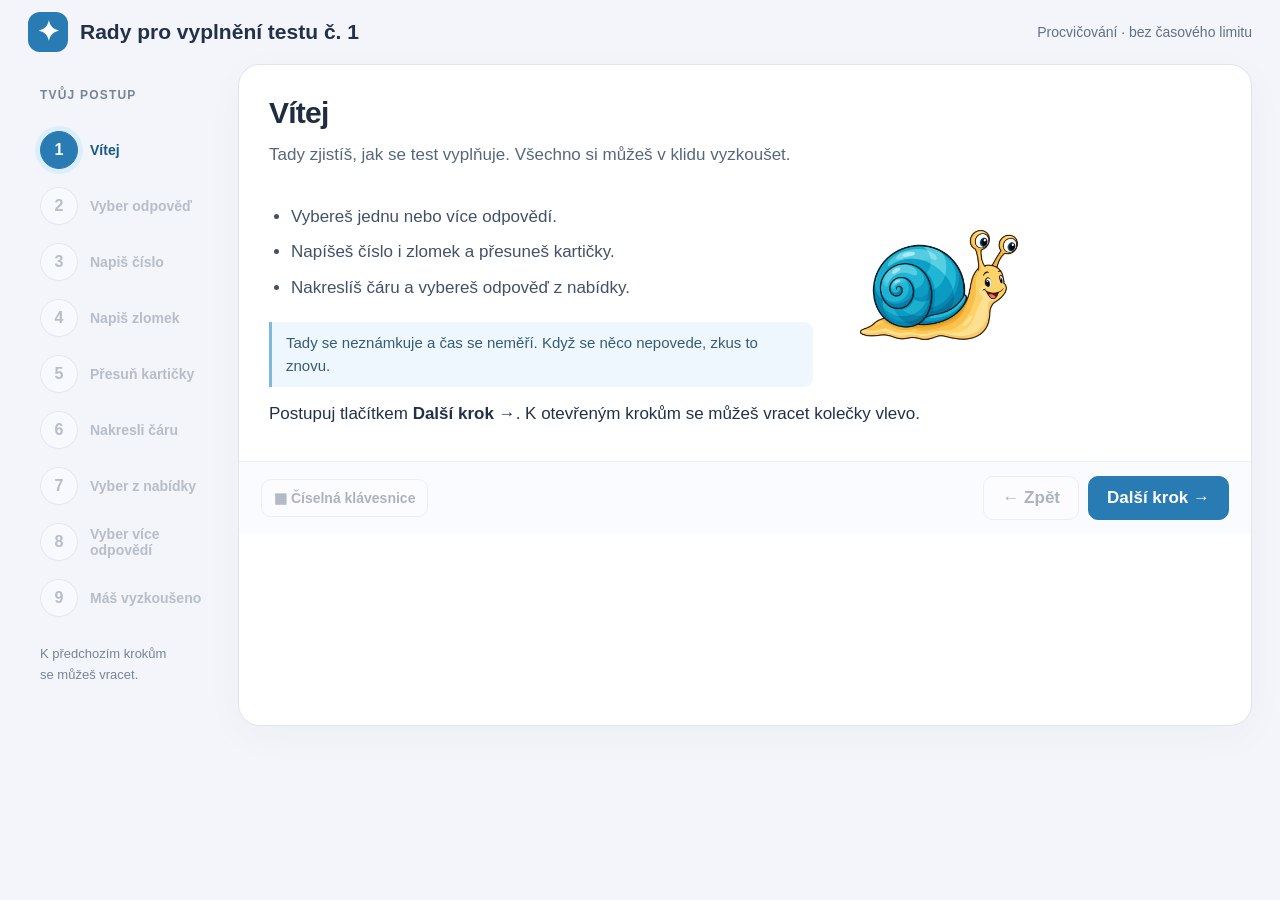
==== commit 73cc7b2d: "Verze 12: sjednocení nadpisů tréninku" ====
--- a/rady/index.html
+++ b/rady/index.html
@@ -1,8 +1,8 @@
 <!doctype html>
-<html lang="cs"><head><meta charset="utf-8"><meta name="viewport" content="width=device-width,initial-scale=1"><title>Rady pro vyplnění testu číslo 1</title><meta name="description" content="Vyzkoušej si ovládání matematického testu krok za krokem."><link rel="stylesheet" href="rady.css?v=11"><link rel="stylesheet" href="../v4.css?v=11"><link rel="stylesheet" href="../v5.css?v=11"><link rel="stylesheet" href="../v6.css?v=11"><link rel="stylesheet" href="../v7.css?v=11"><link rel="stylesheet" href="../training-test2.css?v=11"><link rel="stylesheet" href="../training-v2.css?v=11"><link rel="stylesheet" href="../portfolio.css?v=11"><link rel="stylesheet" href="../v8.css?v=11"></head><body class="tutorial">
+<html lang="cs"><head><meta charset="utf-8"><meta name="viewport" content="width=device-width,initial-scale=1"><title>Rady pro vyplnění testu číslo 1</title><meta name="description" content="Vyzkoušej si ovládání matematického testu krok za krokem."><link rel="stylesheet" href="rady.css?v=12"><link rel="stylesheet" href="../v4.css?v=12"><link rel="stylesheet" href="../v5.css?v=12"><link rel="stylesheet" href="../v6.css?v=12"><link rel="stylesheet" href="../v7.css?v=12"><link rel="stylesheet" href="../training-test2.css?v=12"><link rel="stylesheet" href="../training-v2.css?v=12"><link rel="stylesheet" href="../portfolio.css?v=12"><link rel="stylesheet" href="../v8.css?v=12"></head><body class="tutorial">
 <header class="masthead"><a class="brand" href="index.html" aria-label="Rady od začátku"><span class="brand-mark" aria-hidden="true">✦</span> Rady pro vyplnění testu č. 1</a><span class="practice">Procvičování · bez časového limitu</span></header>
 <div class="layout"><aside aria-label="Kroky návodu"><span class="rail-title">TVŮJ POSTUP</span><ol id="steps"></ol><p class="rail-note">K předchozím krokům se můžeš vracet.</p></aside><div class="workspace"><main id="content" tabindex="-1"></main><footer><div class="tools"><button id="pad-toggle" class="tool" aria-pressed="false" aria-controls="keypad" title="Otevřít číselnou klávesnici">▦ <span>Číselná klávesnice</span></button></div><div class="navigation"><button id="back" class="secondary">← Zpět</button><button id="next" class="primary">Další krok →</button></div></footer></div></div>
 <div id="announcement" class="sr-only" role="status" aria-live="polite"></div>
 
 <section id="keypad" class="floating keypad" aria-label="Číselná klávesnice" hidden><div class="floating-head"><button class="drag-handle" id="pad-handle" aria-label="Přesunout klávesnici, lze také šipkami na klávesnici">✥ Číselná klávesnice</button><button id="pad-close" aria-label="Zavřít klávesnici">×</button></div><p id="pad-target">Vyber odpovědní pole.</p><div id="keys"></div><p class="pad-help"><span class="fraction-icon" aria-hidden="true"><span></span><i></i><span></span></span> Stejné tlačítko přepíná mezi zlomkem a běžným číslem. „Vymazat vše“ smaže celou odpověď.</p></section>
-<script src="../scoring.js?v=11"></script><script src="../interactions.js?v=11"></script><script src="rady.js?v=11"></script><script src="../numeric-input.js?v=11"></script><script src="../keypad.js?v=11"></script><script src="../typography.js?v=11"></script><script src="scroll-cue.js?v=11"></script></body></html>
+<script src="../scoring.js?v=12"></script><script src="../interactions.js?v=12"></script><script src="rady.js?v=12"></script><script src="../numeric-input.js?v=12"></script><script src="../keypad.js?v=12"></script><script src="../typography.js?v=12"></script><script src="scroll-cue.js?v=12"></script></body></html>
--- a/v8.css
+++ b/v8.css
@@ -1,75 +1,85 @@
-/* Version 8: readable hierarchy, common tutorial and static portfolio. */
-/* Version 9: a scroll lesson without reducing the drawing area. */
-.tutorial .scroll-coach{display:flex;align-items:center;gap:16px;padding:12px 18px;margin:16px 0;border:2px solid #81b7d8;border-radius:14px;background:#eef8ff;max-width:640px}
-.tutorial .scroll-coach[hidden],.tutorial .scroll-cue[hidden]{display:none}
-.tutorial .scroll-coach img{width:76px;height:64px;object-fit:contain;flex-shrink:0}
-.tutorial .scroll-coach p{margin:0;font-size:17px;line-height:1.5}
-.tutorial .scroll-cue{position:fixed;right:20px;bottom:12px;z-index:15;background:#185f8c;color:#fff;border:2px solid #fff;border-radius:24px;padding:10px 18px;font:700 16px Arial,sans-serif;box-shadow:0 3px 14px #16395440;cursor:pointer}
-.tutorial .scroll-cue:focus-visible{outline:3px solid #e5a121;outline-offset:3px}
-@media(max-width:650px){.tutorial .scroll-coach{gap:10px;padding:10px}.tutorial .scroll-coach img{width:56px;height:52px}.tutorial .scroll-coach p{font-size:16px}}
-@media print{.scroll-cue,.scroll-coach{display:none!important}}
-.question-header{margin-bottom:26px}
-.result-numbers{display:flex;align-items:center;gap:52px;text-align:center}
-.result-numbers strong{display:block;color:#287bb3;white-space:nowrap;line-height:1.15}
-.result-numbers .score-points strong{font-size:48px}
-.result-numbers .score-percent strong{font-size:28px}
-.result-numbers span{display:block;font-size:14px;color:#55687a;margin-top:6px}
-.result-time{text-align:right;color:#55687a;margin:8px 0 14px}
-.cert-stats{gap:24mm;align-items:center}
-.cert-stats>div:first-child strong{font-size:30pt}
-.cert-stats>div:last-child strong{font-size:21pt}
-.portfolio .portfolio-name{font-size:23px;margin:20px 0;overflow-wrap:anywhere}
-.portfolio .portfolio-task{break-inside:auto;page-break-inside:auto}
-.portfolio .portfolio-task-head{break-after:avoid}
-.portfolio .portfolio-question{break-before:avoid}
-.portfolio .figure{max-width:100%;max-height:75mm}
-.portfolio .angle-layout{display:block}
-.portfolio .angles{width:140px;margin:12px 0}
-.portfolio .angle-table{font-size:12px;table-layout:fixed;break-inside:avoid}
-.portfolio .angle-table th,.portfolio .angle-table td{padding:4px}
-.portfolio .angle-table .choice{display:flex;justify-content:center;padding:5px;min-height:0}
-.portfolio .angle-table .choice>.portfolio-mark{padding-left:0}
-.portfolio .nets{max-width:none;display:grid;grid-template-columns:1fr;gap:8px}
-.portfolio .nets .choice{break-inside:avoid}
-.portfolio .nets img{width:160px}
-.portfolio .snail-task-layout{display:block}
-.portfolio .snail-track{min-width:0;max-width:100%;break-inside:avoid}
-.portfolio .track-snail{display:block;opacity:1;padding:0;background:transparent;border:0}
-.portfolio .track-snail img{display:block;margin:auto}
-.portfolio .portfolio-written{white-space:pre-wrap;border:1px solid #c5d4e2;border-radius:6px;padding:12px;overflow-wrap:anywhere}
-.portfolio .portfolio-number{white-space:pre-wrap;overflow-wrap:anywhere}
-.portfolio .answer-wrap{break-inside:avoid}
-.portfolio .snail-task-board{min-width:0}
-.privacy-footer{display:flex;justify-content:flex-end;margin-top:14px}
-.privacy-link{display:inline-flex;align-items:center;gap:7px;border:0;background:none;color:#315f80;font:inherit;font-size:13px;padding:8px 0;text-decoration:underline;text-underline-offset:3px;cursor:pointer}
-.privacy-link svg{width:20px;height:20px}
-#privacy-dialog,#exit-dialog{width:min(560px,calc(100% - 32px));max-height:85vh;overflow:auto;line-height:1.6}
-#privacy-dialog h2,#exit-dialog h2{font-size:24px;color:#185a86;padding-right:20px}
-.dialog-x{position:absolute;top:10px;right:12px;border:0;background:none;font-size:27px;color:#315f80;cursor:pointer}
-#exit-dialog .row{margin-top:28px;gap:14px;display:flex;flex-wrap:wrap}
-.tutorial #content .tutorial-finish-actions{margin-top:38px;padding-top:12px;gap:16px;display:flex;flex-wrap:wrap}
-.tutorial #content .tutorial-finish-actions>*{padding:13px 18px}
-.tutorial .frac{display:inline-flex;flex-direction:column;vertical-align:middle;text-align:center;line-height:1.2;font-size:26px;margin:0 8px}
-.tutorial .frac>span:first-child{border-bottom:2px solid;padding-bottom:3px}
-.tutorial .frac>span:last-child{padding-top:3px}
-.tutorial .fraction-task{font-size:22px}
-.tutorial #content[data-step="3"] .exercise{max-width:none}
-.tutorial #content .fraction-icon{display:inline-flex;vertical-align:middle;margin:0 5px}
-.calculation{padding:12px 20px;background:#f0f8fe;border-radius:12px;font-size:22px}
-.calculation p{line-height:1.6}
-@media(max-width:650px){
- .result-numbers{gap:34px}.result-numbers .score-points strong{font-size:40px}.result-numbers .score-percent strong{font-size:25px}
- .result-time{text-align:left}.cert-stats{gap:12mm}
- .portfolio .nets{grid-template-columns:1fr}
- .tutorial #content .tutorial-finish-actions{flex-direction:column;align-items:stretch}
-}
-@media print{
- body.portfolio-preview #portfolio{display:block!important;overflow:visible!important}
- .portfolio .portfolio-name{font-size:17pt}
- .portfolio .figure,.portfolio .snail-track{break-inside:avoid}
- .portfolio .portfolio-task{margin-bottom:7mm}
- .portfolio .nets{grid-template-columns:1fr}
- .cert-stats{gap:24mm}
- .cert-stats>div:first-child strong{font-size:30pt}
- .cert-stats>div:last-child strong{font-size:21pt}
-}
+/* Version 8: readable hierarchy, common tutorial and static portfolio. */
+/* Version 9: a scroll lesson without reducing the drawing area. */
+.tutorial .scroll-coach{display:flex;align-items:center;gap:16px;padding:12px 18px;margin:16px 0;border:2px solid #81b7d8;border-radius:14px;background:#eef8ff;max-width:640px}
+.tutorial .scroll-coach[hidden],.tutorial .scroll-cue[hidden]{display:none}
+.tutorial .scroll-coach img{width:76px;height:64px;object-fit:contain;flex-shrink:0}
+.tutorial .scroll-coach p{margin:0;font-size:17px;line-height:1.5}
+.tutorial .scroll-cue{position:fixed;right:20px;bottom:12px;z-index:15;background:#185f8c;color:#fff;border:2px solid #fff;border-radius:24px;padding:10px 18px;font:700 16px Arial,sans-serif;box-shadow:0 3px 14px #16395440;cursor:pointer}
+.tutorial .scroll-cue:focus-visible{outline:3px solid #e5a121;outline-offset:3px}
+@media(max-width:650px){.tutorial .scroll-coach{gap:10px;padding:10px}.tutorial .scroll-coach img{width:56px;height:52px}.tutorial .scroll-coach p{font-size:16px}}
+@media print{.scroll-cue,.scroll-coach{display:none!important}}
+.question-header{margin-bottom:26px}
+.result-numbers{display:flex;align-items:center;gap:52px;text-align:center}
+.result-numbers strong{display:block;color:#287bb3;white-space:nowrap;line-height:1.15}
+.result-numbers .score-points strong{font-size:48px}
+.result-numbers .score-percent strong{font-size:28px}
+.result-numbers span{display:block;font-size:14px;color:#55687a;margin-top:6px}
+.result-time{text-align:right;color:#55687a;margin:8px 0 14px}
+.cert-stats{gap:24mm;align-items:center}
+.cert-stats>div:first-child strong{font-size:30pt}
+.cert-stats>div:last-child strong{font-size:21pt}
+.portfolio .portfolio-name{font-size:23px;margin:20px 0;overflow-wrap:anywhere}
+.portfolio .portfolio-task{break-inside:auto;page-break-inside:auto}
+.portfolio .portfolio-task-head{break-after:avoid}
+.portfolio .portfolio-question{break-before:avoid}
+.portfolio .figure{max-width:100%;max-height:75mm}
+.portfolio .angle-layout{display:block}
+.portfolio .angles{width:140px;margin:12px 0}
+.portfolio .angle-table{font-size:12px;table-layout:fixed;break-inside:avoid}
+.portfolio .angle-table th,.portfolio .angle-table td{padding:4px}
+.portfolio .angle-table .choice{display:flex;justify-content:center;padding:5px;min-height:0}
+.portfolio .angle-table .choice>.portfolio-mark{padding-left:0}
+.portfolio .nets{max-width:none;display:grid;grid-template-columns:1fr;gap:8px}
+.portfolio .nets .choice{break-inside:avoid}
+.portfolio .nets img{width:160px}
+.portfolio .snail-task-layout{display:block}
+.portfolio .snail-track{min-width:0;max-width:100%;break-inside:avoid}
+.portfolio .track-snail{display:block;opacity:1;padding:0;background:transparent;border:0}
+.portfolio .track-snail img{display:block;margin:auto}
+.portfolio .portfolio-written{white-space:pre-wrap;border:1px solid #c5d4e2;border-radius:6px;padding:12px;overflow-wrap:anywhere}
+.portfolio .portfolio-number{white-space:pre-wrap;overflow-wrap:anywhere}
+.portfolio .answer-wrap{break-inside:avoid}
+.portfolio .snail-task-board{min-width:0}
+.privacy-footer{display:flex;justify-content:flex-end;margin-top:14px}
+.privacy-link{display:inline-flex;align-items:center;gap:7px;border:0;background:none;color:#315f80;font:inherit;font-size:13px;padding:8px 0;text-decoration:underline;text-underline-offset:3px;cursor:pointer}
+.privacy-link svg{width:20px;height:20px}
+#privacy-dialog,#exit-dialog{width:min(560px,calc(100% - 32px));max-height:85vh;overflow:auto;line-height:1.6}
+#privacy-dialog h2,#exit-dialog h2{font-size:24px;color:#185a86;padding-right:20px}
+.dialog-x{position:absolute;top:10px;right:12px;border:0;background:none;font-size:27px;color:#315f80;cursor:pointer}
+#exit-dialog .row{margin-top:28px;gap:14px;display:flex;flex-wrap:wrap}
+.tutorial #content .tutorial-finish-actions{margin-top:38px;padding-top:12px;gap:16px;display:flex;flex-wrap:wrap}
+.tutorial #content .tutorial-finish-actions>*{padding:13px 18px}
+.tutorial .frac{display:inline-flex;flex-direction:column;vertical-align:middle;text-align:center;line-height:1.2;font-size:26px;margin:0 8px}
+.tutorial .frac>span:first-child{border-bottom:2px solid;padding-bottom:3px}
+.tutorial .frac>span:last-child{padding-top:3px}
+.tutorial .fraction-task{font-size:22px}
+.tutorial #content[data-step="3"] .exercise{max-width:none}
+.tutorial #content .fraction-icon{display:inline-flex;vertical-align:middle;margin:0 5px}
+.calculation{padding:12px 20px;background:#f0f8fe;border-radius:12px;font-size:22px}
+.calculation p{line-height:1.6}
+@media(max-width:650px){
+ .result-numbers{gap:34px}.result-numbers .score-points strong{font-size:40px}.result-numbers .score-percent strong{font-size:25px}
+ .result-time{text-align:left}.cert-stats{gap:12mm}
+ .portfolio .nets{grid-template-columns:1fr}
+ .tutorial #content .tutorial-finish-actions{flex-direction:column;align-items:stretch}
+}
+@media print{
+ body.portfolio-preview #portfolio{display:block!important;overflow:visible!important}
+ .portfolio .portfolio-name{font-size:17pt}
+ .portfolio .figure,.portfolio .snail-track{break-inside:avoid}
+ .portfolio .portfolio-task{margin-bottom:7mm}
+ .portfolio .nets{grid-template-columns:1fr}
+ .cert-stats{gap:24mm}
+ .cert-stats>div:first-child strong{font-size:30pt}
+ .cert-stats>div:last-child strong{font-size:21pt}
+}
+
+/* Verze 12: stručnější rady, oba průvodci kreslením zarovnaní doprava. */
+.tutorial #content[data-step="5"] .scroll-coach,
+.tutorial #content[data-step="5"] .exercise > .practice-coach {
+  width: min(100%, 460px);
+  max-width: 460px;
+  margin-left: auto;
+  margin-right: 0;
+}
+.tutorial #content[data-step="5"] .practice-coach p {margin:0}
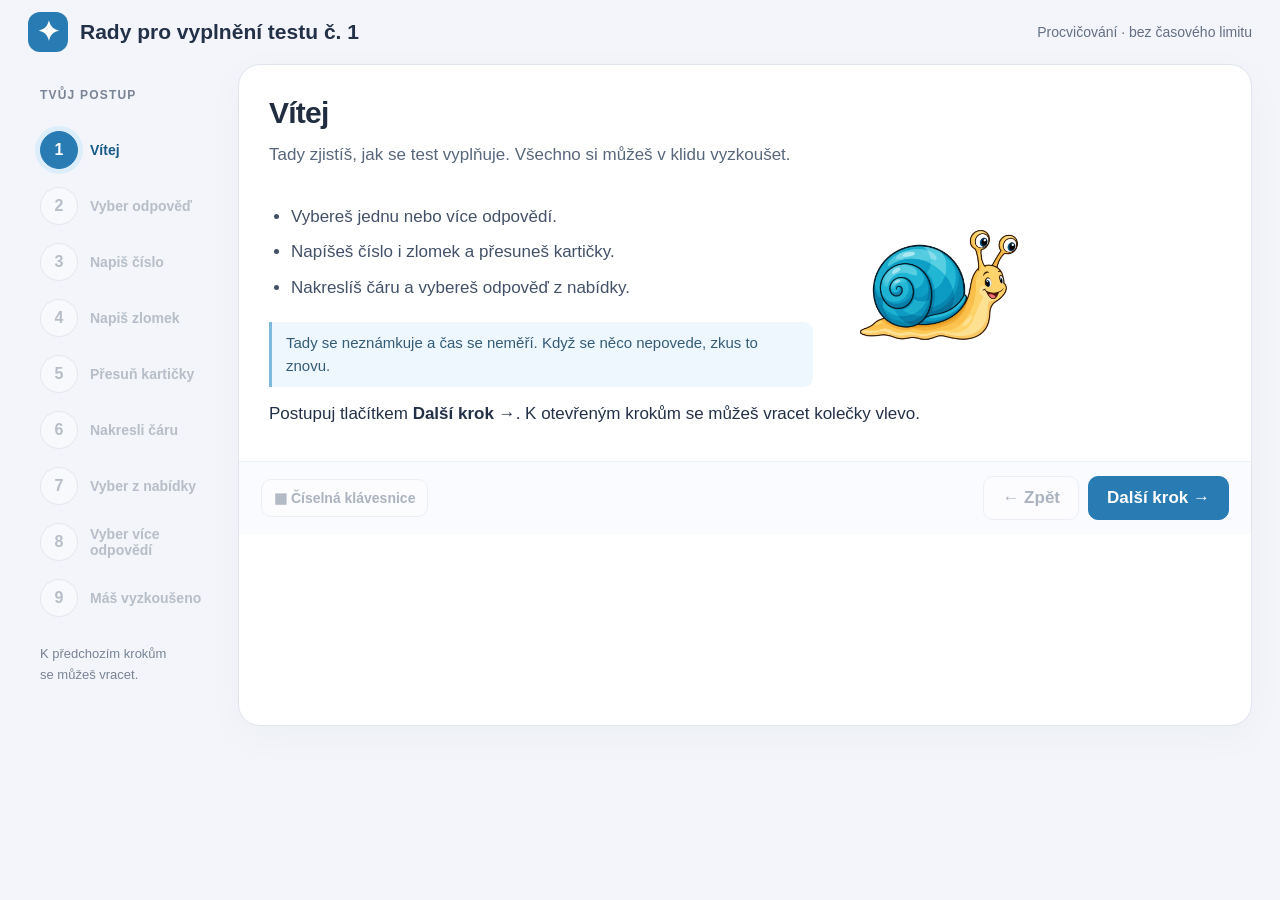
==== commit 06608524: "Verze 14: vektorová zvířátka ve výběru odpovědí" ====
--- a/rady/index.html
+++ b/rady/index.html
@@ -1,8 +1,8 @@
 <!doctype html>
-<html lang="cs"><head><meta charset="utf-8"><meta name="viewport" content="width=device-width,initial-scale=1"><title>Rady pro vyplnění testu číslo 1</title><meta name="description" content="Vyzkoušej si ovládání matematického testu krok za krokem."><link rel="stylesheet" href="rady.css?v=12"><link rel="stylesheet" href="../v4.css?v=12"><link rel="stylesheet" href="../v5.css?v=12"><link rel="stylesheet" href="../v6.css?v=12"><link rel="stylesheet" href="../v7.css?v=12"><link rel="stylesheet" href="../training-test2.css?v=12"><link rel="stylesheet" href="../training-v2.css?v=12"><link rel="stylesheet" href="../portfolio.css?v=12"><link rel="stylesheet" href="../v8.css?v=12"></head><body class="tutorial">
+<html lang="cs"><head><meta charset="utf-8"><meta name="viewport" content="width=device-width,initial-scale=1"><title>Rady pro vyplnění testu číslo 1</title><meta name="description" content="Vyzkoušej si ovládání matematického testu krok za krokem."><link rel="stylesheet" href="rady.css?v=14"><link rel="stylesheet" href="../v4.css?v=14"><link rel="stylesheet" href="../v5.css?v=14"><link rel="stylesheet" href="../v6.css?v=14"><link rel="stylesheet" href="../v7.css?v=14"><link rel="stylesheet" href="../training-test2.css?v=14"><link rel="stylesheet" href="../training-v2.css?v=14"><link rel="stylesheet" href="../portfolio.css?v=14"><link rel="stylesheet" href="../v8.css?v=14"></head><body class="tutorial">
 <header class="masthead"><a class="brand" href="index.html" aria-label="Rady od začátku"><span class="brand-mark" aria-hidden="true">✦</span> Rady pro vyplnění testu č. 1</a><span class="practice">Procvičování · bez časového limitu</span></header>
 <div class="layout"><aside aria-label="Kroky návodu"><span class="rail-title">TVŮJ POSTUP</span><ol id="steps"></ol><p class="rail-note">K předchozím krokům se můžeš vracet.</p></aside><div class="workspace"><main id="content" tabindex="-1"></main><footer><div class="tools"><button id="pad-toggle" class="tool" aria-pressed="false" aria-controls="keypad" title="Otevřít číselnou klávesnici">▦ <span>Číselná klávesnice</span></button></div><div class="navigation"><button id="back" class="secondary">← Zpět</button><button id="next" class="primary">Další krok →</button></div></footer></div></div>
 <div id="announcement" class="sr-only" role="status" aria-live="polite"></div>
 
 <section id="keypad" class="floating keypad" aria-label="Číselná klávesnice" hidden><div class="floating-head"><button class="drag-handle" id="pad-handle" aria-label="Přesunout klávesnici, lze také šipkami na klávesnici">✥ Číselná klávesnice</button><button id="pad-close" aria-label="Zavřít klávesnici">×</button></div><p id="pad-target">Vyber odpovědní pole.</p><div id="keys"></div><p class="pad-help"><span class="fraction-icon" aria-hidden="true"><span></span><i></i><span></span></span> Stejné tlačítko přepíná mezi zlomkem a běžným číslem. „Vymazat vše“ smaže celou odpověď.</p></section>
-<script src="../scoring.js?v=12"></script><script src="../interactions.js?v=12"></script><script src="rady.js?v=12"></script><script src="../numeric-input.js?v=12"></script><script src="../keypad.js?v=12"></script><script src="../typography.js?v=12"></script><script src="scroll-cue.js?v=12"></script></body></html>
+<script src="../scoring.js?v=14"></script><script src="../interactions.js?v=14"></script><script src="../practice-animals.js?v=14"></script><script src="rady.js?v=14"></script><script src="../numeric-input.js?v=14"></script><script src="../keypad.js?v=14"></script><script src="../typography.js?v=14"></script><script src="scroll-cue.js?v=14"></script></body></html>
--- a/v8.css
+++ b/v8.css
@@ -83,3 +83,32 @@
   margin-right: 0;
 }
 .tutorial #content[data-step="5"] .practice-coach p {margin:0}
+
+/* Verze 13: kreslení a průvodci vedle sebe, s volným prostorem mezi nimi. */
+.tutorial .drawing-intro {display:grid;grid-template-columns:minmax(0,1fr) 300px;gap:32px;align-items:start;margin-bottom:24px}
+.tutorial #content[data-step="5"] .drawing-intro .scroll-coach {width:100%;max-width:none;margin:0;gap:12px;padding:14px}
+.tutorial .drawing-intro-text h1 {margin-top:0}
+.tutorial #content[data-step="5"] .drawing-intro-text .lead {margin-bottom:0}
+.tutorial .drawing-practice-layout {display:grid;grid-template-columns:minmax(586px,1fr) minmax(240px,280px);gap:32px;align-items:start}
+.tutorial .drawing-practice-canvas {min-width:0}
+.tutorial .drawing-practice-canvas .drawing-board {margin:0;max-width:586px}
+.tutorial .drawing-practice-layout > .practice-coach {display:block;margin:16px 0 0;max-width:none}
+.tutorial .drawing-practice-layout > .practice-coach img {display:block;width:84px;margin:0 auto 16px}
+.tutorial .drawing-practice-layout > .practice-coach p {margin:0;line-height:1.6}
+@media screen and (max-width:1200px) {
+ .tutorial .drawing-practice-layout {grid-template-columns:minmax(0,1fr)}
+ .tutorial .drawing-practice-layout > .practice-coach {display:flex;gap:16px;max-width:460px;margin:0 0 0 auto}
+ .tutorial .drawing-practice-layout > .practice-coach img {margin:0;width:84px}
+}
+@media screen and (max-width:850px) {
+ .tutorial .drawing-intro {grid-template-columns:minmax(0,1fr);gap:24px}
+ .tutorial #content[data-step="5"] .drawing-intro .scroll-coach {max-width:460px;margin-left:auto}
+}
+@media screen and (max-width:600px) {
+ .tutorial .drawing-practice-layout > .practice-coach {display:block}
+ .tutorial .drawing-practice-layout > .practice-coach img {margin:0 auto 16px}
+}
+
+/* Verze 14: průhledné ilustrace a oddělení zadání šneků. */
+.animal-choice .practice-animal{display:block;width:84px;height:58px;overflow:visible}
+#question[data-page="8"] .snail-instructions p+p{margin-top:38px!important}
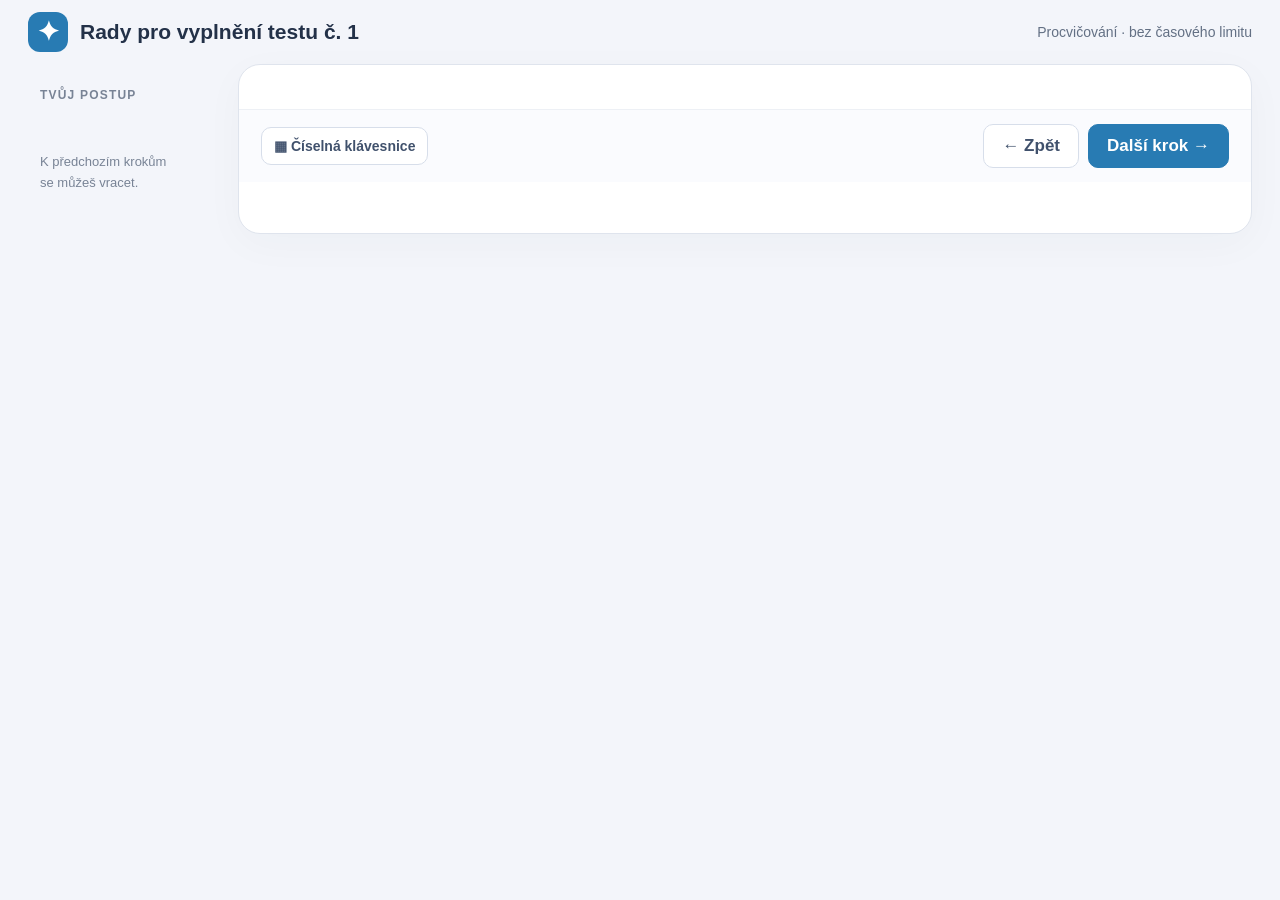
==== commit b81afb01: "Obnovit načítání opraveného číselného tréninku" ====
--- a/rady/index.html
+++ b/rady/index.html
@@ -4,5 +4,7 @@
 <div class="layout"><aside aria-label="Kroky návodu"><span class="rail-title">TVŮJ POSTUP</span><ol id="steps"></ol><p class="rail-note">K předchozím krokům se můžeš vracet.</p></aside><div class="workspace"><main id="content" tabindex="-1"></main><footer><div class="tools"><button id="pad-toggle" class="tool" aria-pressed="false" aria-controls="keypad" title="Otevřít číselnou klávesnici">▦ <span>Číselná klávesnice</span></button></div><div class="navigation"><button id="back" class="secondary">← Zpět</button><button id="next" class="primary">Další krok →</button></div></footer></div></div>
 <div id="announcement" class="sr-only" role="status" aria-live="polite"></div>
 
+
 <section id="keypad" class="floating keypad" aria-label="Číselná klávesnice" hidden><div class="floating-head"><button class="drag-handle" id="pad-handle" aria-label="Přesunout klávesnici, lze také šipkami na klávesnici">✥ Číselná klávesnice</button><button id="pad-close" aria-label="Zavřít klávesnici">×</button></div><p id="pad-target">Vyber odpovědní pole.</p><div id="keys"></div><p class="pad-help"><span class="fraction-icon" aria-hidden="true"><span></span><i></i><span></span></span> Stejné tlačítko přepíná mezi zlomkem a běžným číslem. „Vymazat vše“ smaže celou odpověď.</p></section>
-<script src="../scoring.js?v=14"></script><script src="../interactions.js?v=14"></script><script src="../practice-animals.js?v=14"></script><script src="rady.js?v=14"></script><script src="../numeric-input.js?v=14"></script><script src="../keypad.js?v=14"></script><script src="../typography.js?v=14"></script><script src="scroll-cue.js?v=14"></script></body></html>
+<script src="../scoring.js?v=14"></script><script src="../interactions.js?v=14"></script><script src="../practice-animals.js?v=14"></script><script src="rady.js?v=14-decimal"></script><script src="../numeric-input.js?v=14"></script><script src="../keypad.js?v=14"></script><script src="../typography.js?v=14"></script><script src="scroll-cue.js?v=14"></script></body></html>
+
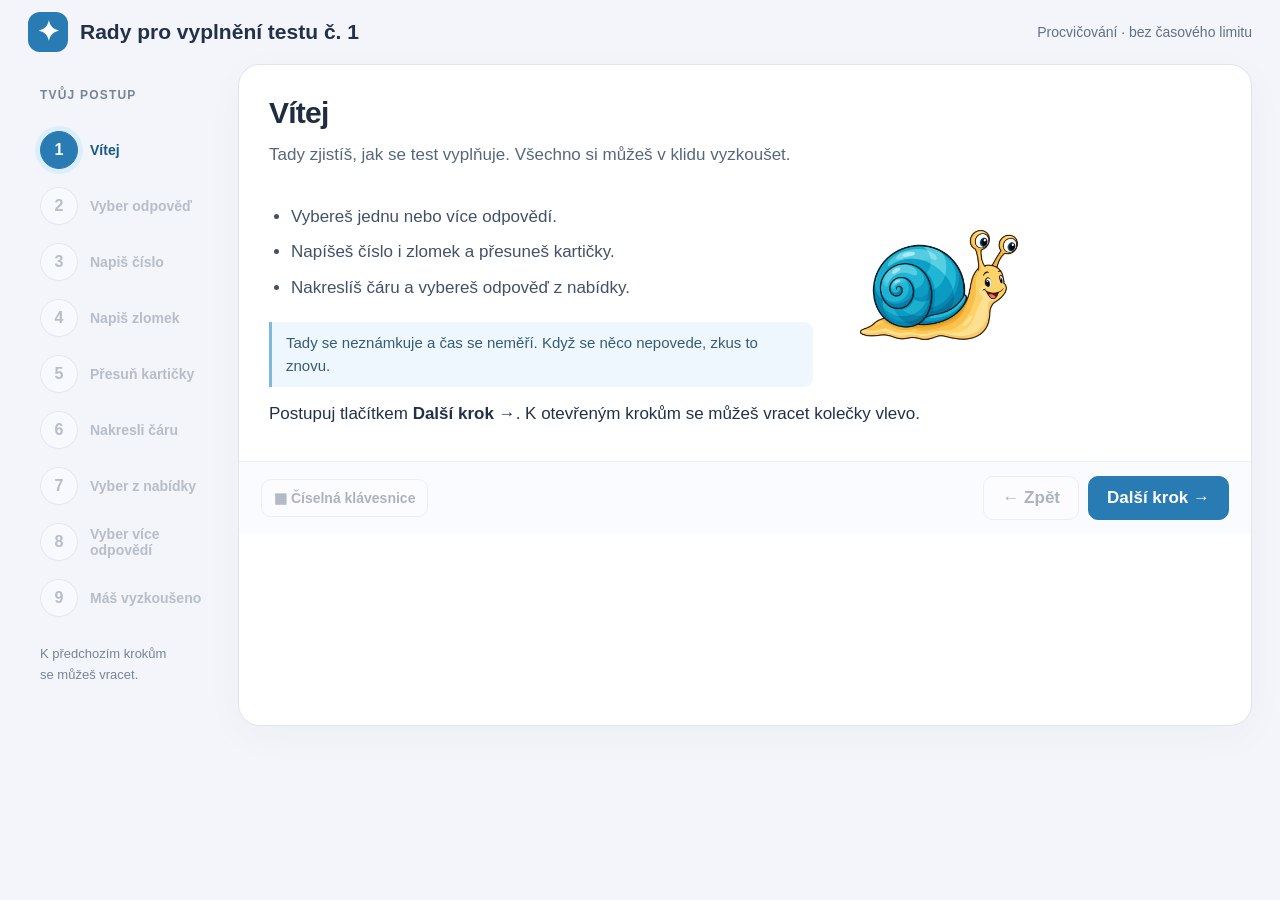
==== commit 0de0be21: "Načítat úplnou opravenou verzi tréninku" ====
--- a/rady/index.html
+++ b/rady/index.html
@@ -4,7 +4,5 @@
 <div class="layout"><aside aria-label="Kroky návodu"><span class="rail-title">TVŮJ POSTUP</span><ol id="steps"></ol><p class="rail-note">K předchozím krokům se můžeš vracet.</p></aside><div class="workspace"><main id="content" tabindex="-1"></main><footer><div class="tools"><button id="pad-toggle" class="tool" aria-pressed="false" aria-controls="keypad" title="Otevřít číselnou klávesnici">▦ <span>Číselná klávesnice</span></button></div><div class="navigation"><button id="back" class="secondary">← Zpět</button><button id="next" class="primary">Další krok →</button></div></footer></div></div>
 <div id="announcement" class="sr-only" role="status" aria-live="polite"></div>
 
-
 <section id="keypad" class="floating keypad" aria-label="Číselná klávesnice" hidden><div class="floating-head"><button class="drag-handle" id="pad-handle" aria-label="Přesunout klávesnici, lze také šipkami na klávesnici">✥ Číselná klávesnice</button><button id="pad-close" aria-label="Zavřít klávesnici">×</button></div><p id="pad-target">Vyber odpovědní pole.</p><div id="keys"></div><p class="pad-help"><span class="fraction-icon" aria-hidden="true"><span></span><i></i><span></span></span> Stejné tlačítko přepíná mezi zlomkem a běžným číslem. „Vymazat vše“ smaže celou odpověď.</p></section>
-<script src="../scoring.js?v=14"></script><script src="../interactions.js?v=14"></script><script src="../practice-animals.js?v=14"></script><script src="rady.js?v=14-decimal"></script><script src="../numeric-input.js?v=14"></script><script src="../keypad.js?v=14"></script><script src="../typography.js?v=14"></script><script src="scroll-cue.js?v=14"></script></body></html>
-
+<script src="../scoring.js?v=14"></script><script src="../interactions.js?v=14"></script><script src="../practice-animals.js?v=14"></script><script src="rady.js?v=14-decimal2"></script><script src="../numeric-input.js?v=14"></script><script src="../keypad.js?v=14"></script><script src="../typography.js?v=14"></script><script src="scroll-cue.js?v=14"></script></body></html>
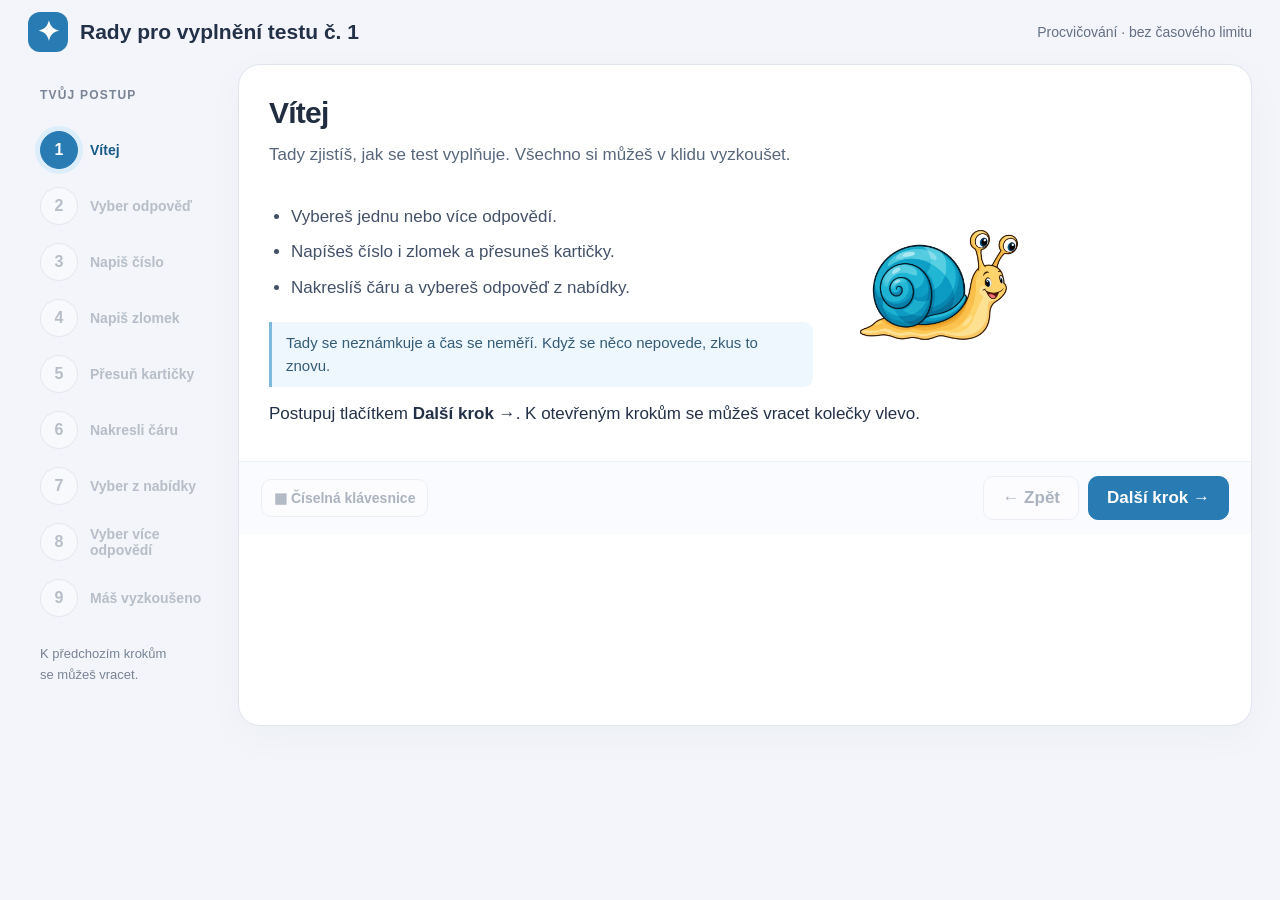
==== commit ebf99de0: "Použít modrá výběrová políčka bez dodatečného rámečku také v tréninku" ====
--- a/rady/index.html
+++ b/rady/index.html
@@ -1,5 +1,5 @@
 <!doctype html>
-<html lang="cs"><head><meta charset="utf-8"><meta name="viewport" content="width=device-width,initial-scale=1"><title>Rady pro vyplnění testu číslo 1</title><meta name="description" content="Vyzkoušej si ovládání matematického testu krok za krokem."><link rel="stylesheet" href="rady.css?v=14"><link rel="stylesheet" href="../v4.css?v=14"><link rel="stylesheet" href="../v5.css?v=14"><link rel="stylesheet" href="../v6.css?v=14"><link rel="stylesheet" href="../v7.css?v=14"><link rel="stylesheet" href="../training-test2.css?v=14"><link rel="stylesheet" href="../training-v2.css?v=14"><link rel="stylesheet" href="../portfolio.css?v=14"><link rel="stylesheet" href="../v8.css?v=14"></head><body class="tutorial">
+<html lang="cs"><head><meta charset="utf-8"><meta name="viewport" content="width=device-width,initial-scale=1"><title>Rady pro vyplnění testu číslo 1</title><meta name="description" content="Vyzkoušej si ovládání matematického testu krok za krokem."><link rel="stylesheet" href="rady.css?v=14"><link rel="stylesheet" href="../v4.css?v=14"><link rel="stylesheet" href="../v5.css?v=14"><link rel="stylesheet" href="../v6.css?v=14"><link rel="stylesheet" href="../v7.css?v=14"><link rel="stylesheet" href="../training-test2.css?v=14"><link rel="stylesheet" href="../training-v2.css?v=14"><link rel="stylesheet" href="../portfolio.css?v=14"><link rel="stylesheet" href="../v8.css?v=14"><link rel="stylesheet" href="../choice-cards.css?v=14-choice-cards"></head><body class="tutorial">
 <header class="masthead"><a class="brand" href="index.html" aria-label="Rady od začátku"><span class="brand-mark" aria-hidden="true">✦</span> Rady pro vyplnění testu č. 1</a><span class="practice">Procvičování · bez časového limitu</span></header>
 <div class="layout"><aside aria-label="Kroky návodu"><span class="rail-title">TVŮJ POSTUP</span><ol id="steps"></ol><p class="rail-note">K předchozím krokům se můžeš vracet.</p></aside><div class="workspace"><main id="content" tabindex="-1"></main><footer><div class="tools"><button id="pad-toggle" class="tool" aria-pressed="false" aria-controls="keypad" title="Otevřít číselnou klávesnici">▦ <span>Číselná klávesnice</span></button></div><div class="navigation"><button id="back" class="secondary">← Zpět</button><button id="next" class="primary">Další krok →</button></div></footer></div></div>
 <div id="announcement" class="sr-only" role="status" aria-live="polite"></div>
--- a/choice-cards.css
+++ b/choice-cards.css
@@ -0,0 +1,20 @@
+/* Answer cards keep native selection and keyboard controls without a visible widget. */
+:is(.choice,.matrix-choice,.animal-choice){position:relative}
+:is(.choice,.matrix-choice,.animal-choice)>input:is([type="radio"],[type="checkbox"]){
+  position:absolute;
+  top:0;
+  left:0;
+  width:1px;
+  height:1px;
+  margin:0;
+  padding:0;
+  border:0;
+  overflow:hidden;
+  clip:rect(0,0,0,0);
+  clip-path:inset(50%);
+  white-space:nowrap;
+}
+:is(.choice,.matrix-choice,.animal-choice):has(>input:is(:checked,:focus-visible)){
+  outline:none;
+  box-shadow:none;
+}
